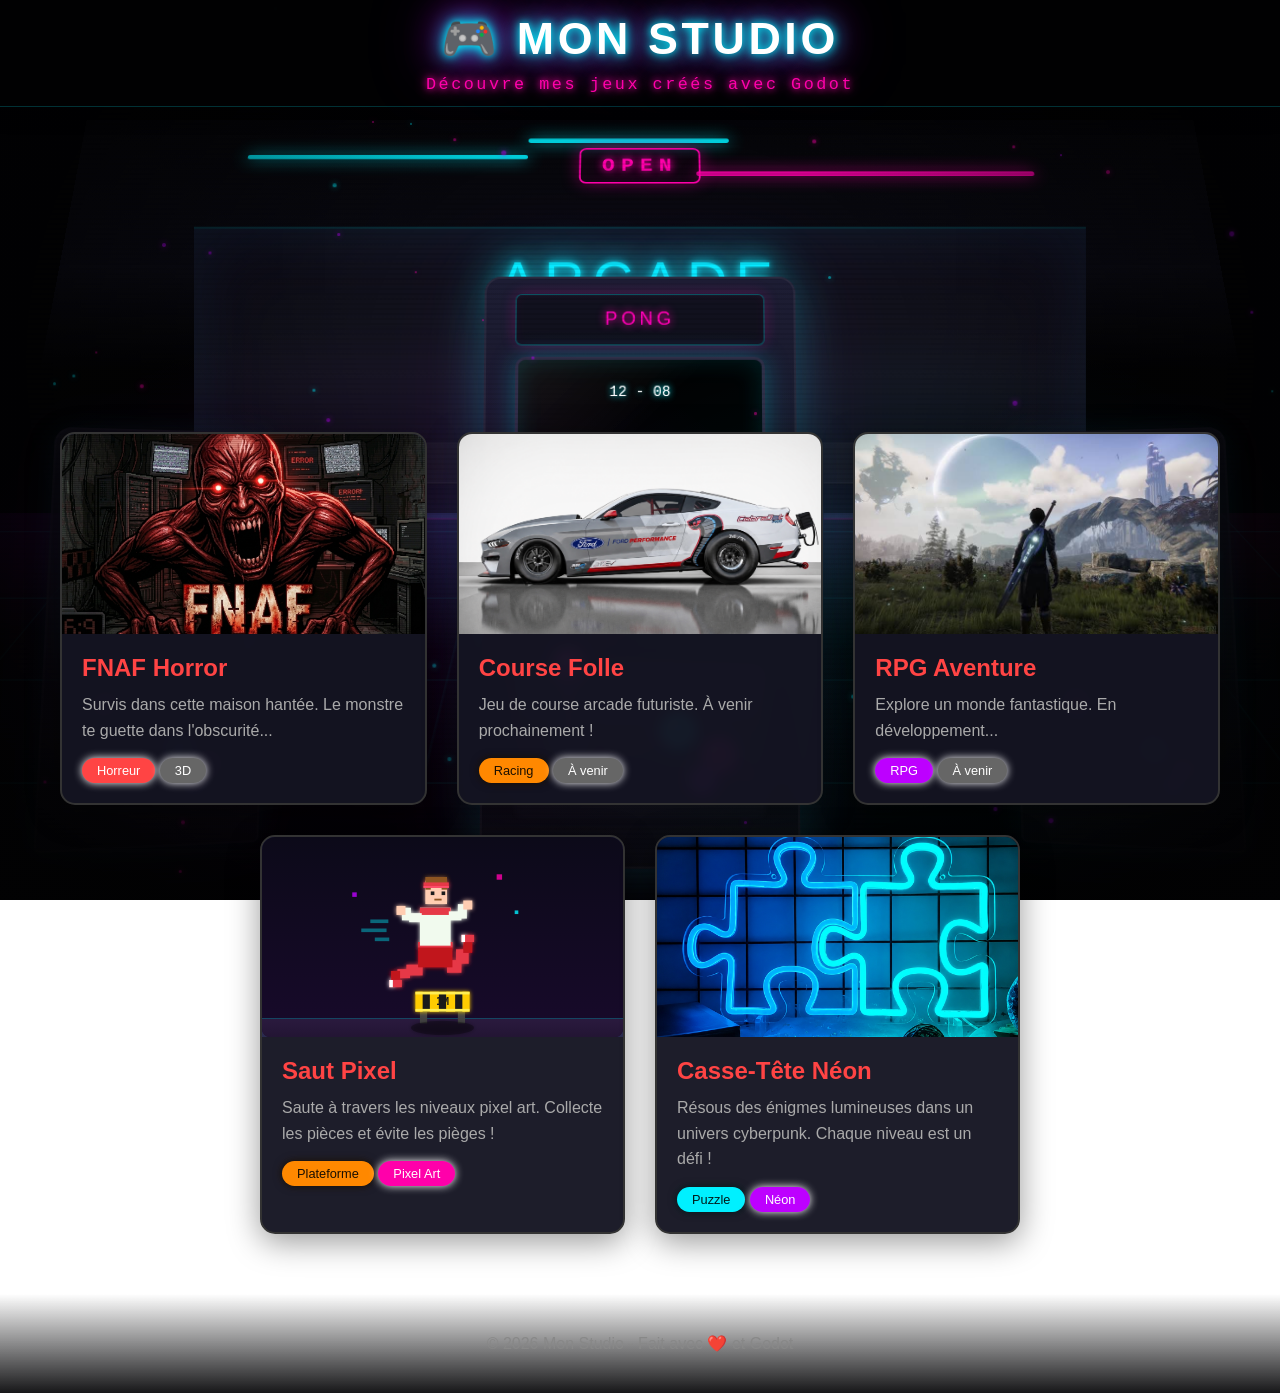
==== index.html @ f127c4ec "ajout du site" ====
<!DOCTYPE html>
<html lang="fr">
<head>
    <meta charset="UTF-8">
    <meta name="viewport" content="width=device-width, initial-scale=1.0">
    <title>Mes Jeux - Mon Portfolio</title>

    <!-- FOND SALLE D'ARCADE ANIMÉ -->
    <link rel="stylesheet" href="arcade-background.css">

    <style>
        * {
            margin: 0;
            padding: 0;
            box-sizing: border-box;
        }

        body {
            background: transparent;
            color: #fff;
            font-family: 'Segoe UI', Arial, sans-serif;
            min-height: 100vh;
            position: relative;
            padding-top: calc(38vh + 90px); /* espace pour le fond + logo fixe */
        }


        /* Lignes de jeux : 3 + 2 obligatoirement */
        .games-row {
            display: grid;
            gap: 30px;
            max-width: 1200px;
            margin: 0 auto 30px;
            padding: 0 20px;
            justify-content: center;
        }

        /* Ligne 1 : 3 jeux originaux */
        .games-row.row-3 {
            grid-template-columns: repeat(3, 1fr);
        }

        /* Ligne 2 : 2 nouveaux jeux, centrés */
        .games-row.row-2 {
            grid-template-columns: repeat(2, 1fr);
            max-width: 800px; /* même largeur de cartes que la ligne 3 */
        }

        /* Tablette : 2 colonnes par ligne */
        @media (max-width: 900px) {
            .games-row.row-3,
            .games-row.row-2 {
                grid-template-columns: repeat(2, 1fr);
                max-width: 100%;
            }
        }

        /* Mobile : 1 colonne */
        @media (max-width: 600px) {
            body { padding-top: calc(26vh + 80px); }
            .games-row.row-3,
            .games-row.row-2 {
                grid-template-columns: 1fr;
                max-width: 100%;
            }
        }

        /* CARTE JEU */
        .game-card {
            background: rgba(20, 20, 34, 0.96);
            border-radius: 15px;
            overflow: hidden;
            border: 2px solid #333;
            transition: all 0.3s ease;
            cursor: pointer;
            text-decoration: none;
            color: #fff;
            backdrop-filter: blur(6px);
            box-shadow: 0 8px 32px rgba(0,0,0,0.4);
        }

        .game-card:hover {
            transform: translateY(-10px);
            border-color: #ff4444;
            box-shadow: 0 10px 30px rgba(255, 68, 68, 0.3);
        }

        .game-image {
            width: 100%;
            height: 200px;
            background: #2a2a4e;
            display: flex;
            align-items: center;
            justify-content: center;
            font-size: 4em;
            overflow: hidden;
        }

        .game-image img {
            width: 100%;
            height: 100%;
            object-fit: cover;
            display: block;
            transition: transform 0.3s ease;
        }

        .game-card:hover .game-image img {
            transform: scale(1.08);
        }

        /* Ajustement image Saut Pixel (format portrait) */
        .saut-pixel-img {
            object-fit: contain;
            width: 100%;
            height: 100%;
            object-position: center center;
            transform: none;
            background: radial-gradient(circle, rgba(0,240,255,0.08) 0%, transparent 70%);
            border-radius: 8px;
        }

        /* Ajustement image FNAF (réduite pour voir le personnage entier) */
        .game-image img.fnaf-img {
            width: 100%;
            height: 100%;
            object-fit: contain;
            transform: scale(1.15);
            border-radius: 8px;
        }

        .game-info {
            padding: 20px;
        }

        .game-info h2 {
            font-size: 1.5em;
            margin-bottom: 10px;
            color: #ff4444;
        }

        .game-info p {
            color: #aaa;
            line-height: 1.6;
        }

        .game-tag {
            display: inline-block;
            background: #ff4444;
            color: #fff;
            padding: 5px 15px;
            border-radius: 20px;
            font-size: 0.8em;
            margin-top: 15px;
            box-shadow: 0 0 8px currentColor;
        }

        /* Tags thématiques néon */
        .game-tag.tag-orange { background: #ff8800; color: #1a0f00; }
        .game-tag.tag-pink { background: #ff00aa; color: #fff; }
        .game-tag.tag-cyan { background: #00f0ff; color: #001a1a; }
        .game-tag.tag-purple { background: #bd00ff; color: #fff; }
        .game-tag.tag-red { background: #ff4444; color: #fff; }
        .game-tag.tag-gray { background: #666; color: #fff; }

        /* FOOTER */
        footer {
            text-align: center;
            padding: 40px;
            color: #888;
            margin-top: 60px;
            background: linear-gradient(0deg, rgba(3,3,5,0.92) 0%, rgba(3,3,5,0) 100%);
        }
    </style>
</head>
<body>

    <!-- SALLE D'ARCADE COMPLÈTE -->
    <div class="arcade-room">
        <!-- Brume / vignettage pour la profondeur -->
        <div class="room-fog"></div>

        <!-- Particules lumineuses flottantes -->
        <div class="particles-container"></div>

        <!-- Scanlines sur tout le fond -->
        <div class="scanlines"></div>

        <!-- Plafond avec néons suspendus -->
        <div class="room-ceiling">
            <div class="neon-tube tube-cyan"></div>
            <div class="neon-tube tube-magenta"></div>
            <div class="neon-tube tube-cyan2"></div>
            <div class="hanging-sign">OPEN</div>
        </div>

        <!-- Mur du fond -->
        <div class="room-back-wall">
            <div class="wall-sign sign-arcade">ARCADE</div>
            <div class="wall-sign sign-insert">INSERT COIN</div>
            <div class="pixel-posters">
                <div class="poster"></div>
                <div class="poster"></div>
                <div class="poster"></div>
            </div>
            <div class="shelf">
                <div class="cartridge"></div>
                <div class="cartridge"></div>
                <div class="cartridge"></div>
                <div class="cartridge"></div>
                <div class="cartridge"></div>
            </div>
        </div>

        <!-- Sol carrelé réfléchissant avec perspective -->
        <div class="room-floor">
            <div class="floor-grid"></div>
            <div class="floor-reflection"></div>
        </div>

        <!-- Borne gauche (retrait, assombrie) -->
        <div class="arcade-cabinet cabinet-left" data-parallax="0.07" data-depth="0.7">
            <div class="cabinet-body">
                <div class="cabinet-marquee">SNAKE</div>
                <div class="cabinet-screen screen-snake">
                    <div class="snake-segment s1"></div>
                    <div class="snake-segment s2"></div>
                    <div class="snake-segment s3"></div>
                    <div class="snake-segment s4"></div>
                    <div class="snake-food"></div>
                </div>
                <div class="control-panel">
                    <div class="joystick-base">
                        <div class="joystick-stick">
                            <div class="joystick-ball"></div>
                        </div>
                    </div>
                    <div class="arcade-button btn-cyan"></div>
                    <div class="arcade-button btn-magenta"></div>
                    <div class="arcade-button btn-purple"></div>
                </div>
            </div>
        </div>

        <!-- Borne centrale (grande, lumineuse) -->
        <div class="arcade-cabinet cabinet-center" data-parallax="0.02" data-depth="1.0">
            <div class="cabinet-body">
                <div class="cabinet-marquee">PONG</div>
                <div class="cabinet-screen screen-pong">
                    <div class="pong-ball"></div>
                    <div class="pong-paddle paddle-left"></div>
                    <div class="pong-paddle paddle-right"></div>
                    <div class="pong-score">12 - 08</div>
                </div>
                <div class="control-panel">
                    <div class="joystick-base">
                        <div class="joystick-stick">
                            <div class="joystick-ball"></div>
                        </div>
                    </div>
                    <div class="arcade-button btn-cyan"></div>
                    <div class="arcade-button btn-magenta"></div>
                    <div class="arcade-button btn-purple"></div>
                </div>
            </div>
        </div>

        <!-- Borne droite (retrait, assombrie) -->
        <div class="arcade-cabinet cabinet-right" data-parallax="0.07" data-depth="0.7">
            <div class="cabinet-body">
                <div class="cabinet-marquee">BOUNCE</div>
                <div class="cabinet-screen screen-bounce">
                    <div class="bounce-ball b1"></div>
                    <div class="bounce-ball b2"></div>
                    <div class="bounce-ball b3"></div>
                </div>
                <div class="control-panel">
                    <div class="joystick-base">
                        <div class="joystick-stick">
                            <div class="joystick-ball"></div>
                        </div>
                    </div>
                    <div class="arcade-button btn-cyan"></div>
                    <div class="arcade-button btn-magenta"></div>
                    <div class="arcade-button btn-purple"></div>
                </div>
            </div>
        </div>
    </div>

    <header class="room-header sticky-logo">
        <h1>🎮 MON STUDIO</h1>
        <p>Découvre mes jeux créés avec Godot</p>
    </header>

    <main class="games-container">

        <!-- LIGNE 1 : les 3 jeux originaux -->
        <div class="games-row row-3">

        <!-- JEU 1 : FNAF -->
        <a href="https://sunny-kelpie-9daaab.netlify.app" class="game-card" target="_blank">
            <div class="game-image">
                <img class="fnaf-img" src="images/fnaf.png?v=2" alt="FNAF Horror" loading="lazy">
            </div>
            <div class="game-info">
                <h2>FNAF Horror</h2>
                <p>Survis dans cette maison hantée. Le monstre te guette dans l'obscurité...</p>
                <span class="game-tag tag-red">Horreur</span>
                <span class="game-tag tag-gray">3D</span>
            </div>
        </a>

        <!-- JEU 2 : Course Folle -->
        <a href="#" class="game-card">
            <div class="game-image">
                <img src="images/course-folle.png" alt="Course Folle" loading="lazy">
            </div>
            <div class="game-info">
                <h2>Course Folle</h2>
                <p>Jeu de course arcade futuriste. À venir prochainement !</p>
                <span class="game-tag tag-orange">Racing</span>
                <span class="game-tag tag-gray">À venir</span>
            </div>
        </a>

        <!-- JEU 3 : RPG Aventure -->
        <a href="#" class="game-card">
            <div class="game-image">
                <img src="images/rpg-aventure.jpg" alt="RPG Aventure" loading="lazy">
            </div>
            <div class="game-info">
                <h2>RPG Aventure</h2>
                <p>Explore un monde fantastique. En développement...</p>
                <span class="game-tag tag-purple">RPG</span>
                <span class="game-tag tag-gray">À venir</span>
            </div>
        </a>

        </div>

        <!-- LIGNE 2 : les 2 nouveaux jeux -->
        <div class="games-row row-2">

        <!-- JEU 4 : Saut Pixel -->
        <a href="#" class="game-card">
            <div class="game-image">
                <img class="saut-pixel-img" src="images/saut-pixel-art.svg" alt="Saut Pixel" loading="lazy">
            </div>
            <div class="game-info">
                <h2>Saut Pixel</h2>
                <p>Saute à travers les niveaux pixel art. Collecte les pièces et évite les pièges !</p>
                <span class="game-tag tag-orange">Plateforme</span>
                <span class="game-tag tag-pink">Pixel Art</span>
            </div>
        </a>

        <!-- JEU 5 : Casse-Tête Néon -->
        <a href="#" class="game-card">
            <div class="game-image">
                <img src="images/ChatGPT Image 18 juin 2026, 11_24_20.png" alt="Casse-Tête Néon" loading="lazy">
            </div>
            <div class="game-info">
                <h2>Casse-Tête Néon</h2>
                <p>Résous des énigmes lumineuses dans un univers cyberpunk. Chaque niveau est un défi !</p>
                <span class="game-tag tag-cyan">Puzzle</span>
                <span class="game-tag tag-purple">Néon</span>
            </div>
        </a>

        </div>

    </main>

    <footer>
        <p>© 2026 Mon Studio - Fait avec ❤️ et Godot</p>
    </footer>

    <!-- Scripts du fond arcade -->
    <script src="arcade-background.js"></script>

</body>
</html>
---- arcade-background.css ----
/* ============================================================
   ARCADE ROOM BACKGROUND
   Salle d'arcade complète en CSS 3D / SVG inline pur.
   Pas de Canvas, pas de bibliothèque externe.
   ============================================================ */

/* Conteneur global de la salle */
.arcade-room {
    position: fixed;
    inset: 0;
    z-index: -1;
    overflow: hidden;
    background: #020203;
    perspective: 1200px;
    transform-style: preserve-3d;
    pointer-events: none;
}

/* ============================================================
   BRUME / VIGNETTAGE POUR PROFONDEUR
   ============================================================ */

.room-fog {
    position: absolute;
    inset: 0;
    background:
        radial-gradient(ellipse at 50% 40%, transparent 0%, transparent 30%, rgba(2,2,3,0.6) 75%, rgba(2,2,3,0.95) 100%),
        radial-gradient(ellipse at 30% 70%, rgba(189, 0, 255, 0.08) 0%, transparent 35%),
        radial-gradient(ellipse at 70% 70%, rgba(0, 240, 255, 0.07) 0%, transparent 35%);
    z-index: 8;
    pointer-events: none;
}

/* ============================================================
   SCANLINES SUR TOUT LE FOND
   ============================================================ */

.scanlines {
    position: absolute;
    inset: 0;
    background: repeating-linear-gradient(
        0deg,
        rgba(0, 0, 0, 0.12) 0px,
        rgba(0, 0, 0, 0.12) 2px,
        transparent 2px,
        transparent 5px
    );
    z-index: 9;
    pointer-events: none;
    opacity: 0.6;
}

/* ============================================================
   PARTICULES LUMINEUSES FLOTTANTES
   ============================================================ */

.particles-container {
    position: absolute;
    inset: 0;
    z-index: 5;
    pointer-events: none;
}

.dust-particle {
    position: absolute;
    border-radius: 50%;
    background: #00f0ff;
    box-shadow: 0 0 6px #00f0ff;
    opacity: 0.5;
    will-change: transform, opacity;
}

.dust-particle.magenta { background: #ff00aa; box-shadow: 0 0 6px #ff00aa; }
.dust-particle.purple { background: #bd00ff; box-shadow: 0 0 6px #bd00ff; }

/* ============================================================
   PLAFOND AVEC NÉONS SUSPENDUS
   ============================================================ */

.room-ceiling {
    position: absolute;
    top: 0;
    left: 0;
    right: 0;
    height: 35vh;
    background: linear-gradient(180deg, #050508 0%, #0a0a12 60%, transparent 100%);
    transform-origin: center top;
    transform: rotateX(20deg) translateZ(-200px);
    z-index: 1;
}

.neon-tube {
    position: absolute;
    height: 6px;
    border-radius: 3px;
    opacity: 0.85;
    box-shadow: 0 0 20px currentColor;
    animation: neonFlicker 4s ease-in-out infinite;
}

.tube-cyan {
    top: 15%;
    left: 15%;
    width: 25%;
    background: #00f0ff;
    color: #00f0ff;
    animation-delay: 0s;
}

.tube-magenta {
    top: 22%;
    left: 55%;
    width: 30%;
    background: #ff00aa;
    color: #ff00aa;
    animation-delay: -1.5s;
}

.tube-cyan2 {
    top: 8%;
    left: 40%;
    width: 18%;
    background: #00f0ff;
    color: #00f0ff;
    animation-delay: -3s;
}

.hanging-sign {
    position: absolute;
    top: 12%;
    left: 50%;
    transform: translateX(-50%);
    padding: 8px 24px;
    border: 2px solid #ff00aa;
    border-radius: 8px;
    color: #ff00aa;
    font-family: 'Courier New', monospace;
    font-weight: bold;
    font-size: clamp(14px, 2vw, 24px);
    letter-spacing: 0.3em;
    text-shadow: 0 0 10px #ff00aa, 0 0 30px #ff00aa;
    box-shadow: 0 0 20px rgba(255, 0, 170, 0.4), inset 0 0 20px rgba(255, 0, 170, 0.1);
    animation: neonPulse 2s ease-in-out infinite;
}

/* ============================================================
   TITRE DU SITE INTÉGRÉ DANS LE FOND
   ============================================================ */

.room-header {
    position: fixed;
    top: 0;
    left: 0;
    right: 0;
    z-index: 100;
    text-align: center;
    padding: 12px 20px;
    background: rgba(2, 2, 3, 0.85);
    backdrop-filter: blur(8px);
    border-bottom: 1px solid rgba(0, 240, 255, 0.2);
    box-shadow: 0 4px 20px rgba(0, 0, 0, 0.4);
    pointer-events: auto;
}

.room-header h1 {
    font-size: clamp(1.4rem, 4vw, 2.8rem);
    font-family: 'Impact', 'Arial Black', sans-serif;
    color: #fff;
    text-transform: uppercase;
    letter-spacing: 0.08em;
    text-shadow:
        0 0 8px #00f0ff,
        0 0 20px #00f0ff,
        0 0 40px #bd00ff,
        0 0 70px rgba(189, 0, 255, 0.5);
    animation: titleGlow 3s ease-in-out infinite;
    margin-bottom: 0;
}

.room-header p {
    font-size: clamp(0.75rem, 1.4vw, 1.05rem);
    color: #ff00aa;
    font-family: 'Courier New', monospace;
    letter-spacing: 0.15em;
    text-shadow:
        0 0 6px #ff00aa,
        0 0 14px #ff00aa;
    animation: neonPulse 2.2s ease-in-out infinite;
    margin-top: 0.6rem; /* espace normal sous le titre */
}

@keyframes titleGlow {
    0%, 100% {
        text-shadow:
            0 0 10px #00f0ff,
            0 0 30px #00f0ff,
            0 0 60px #bd00ff,
            0 0 90px rgba(189, 0, 255, 0.4);
    }
    50% {
        text-shadow:
            0 0 15px #00f0ff,
            0 0 40px #00f0ff,
            0 0 80px #bd00ff,
            0 0 120px rgba(189, 0, 255, 0.7);
    }
}

/* ============================================================
   MUR DU FOND
   ============================================================ */

.room-back-wall {
    position: absolute;
    top: 18vh;
    left: 5%;
    right: 5%;
    height: 42vh;
    background:
        linear-gradient(180deg, #0d0d16 0%, #151520 50%, #0d0d16 100%),
        repeating-linear-gradient(90deg, rgba(0,240,255,0.03) 0px, rgba(0,240,255,0.03) 1px, transparent 1px, transparent 60px);
    transform: translateZ(-350px);
    transform-origin: center center;
    border-top: 2px solid rgba(0, 240, 255, 0.2);
    border-bottom: 2px solid rgba(255, 0, 170, 0.2);
    box-shadow:
        inset 0 0 80px rgba(0, 240, 255, 0.08),
        inset 0 0 120px rgba(189, 0, 255, 0.05);
    display: flex;
    flex-direction: column;
    align-items: center;
    justify-content: flex-start;
    gap: 2vh;
    padding-top: 3vh;
    z-index: 2;
}

.wall-sign {
    font-family: 'Impact', 'Arial Black', sans-serif;
    text-transform: uppercase;
    letter-spacing: 0.15em;
    text-align: center;
}

.sign-arcade {
    font-size: clamp(28px, 6vw, 72px);
    color: #00f0ff;
    text-shadow:
        0 0 10px #00f0ff,
        0 0 30px #00f0ff,
        0 0 60px #00f0ff;
    animation: neonPulse 2.5s ease-in-out infinite;
}

.sign-insert {
    font-size: clamp(12px, 2vw, 20px);
    color: #ff00aa;
    text-shadow:
        0 0 8px #ff00aa,
        0 0 20px #ff00aa;
    animation: neonPulse 1.8s ease-in-out infinite;
    animation-delay: -0.9s;
}

/* Affiches pixel art sur le mur */
.pixel-posters {
    display: flex;
    gap: 2vw;
    margin-top: 1vh;
}

.poster {
    width: clamp(40px, 6vw, 80px);
    aspect-ratio: 3/4;
    background:
        repeating-linear-gradient(0deg, transparent 0px, transparent 8px, rgba(0,0,0,0.3) 8px, rgba(0,0,0,0.3) 10px),
        repeating-linear-gradient(90deg, transparent 0px, transparent 8px, rgba(0,0,0,0.3) 8px, rgba(0,0,0,0.3) 10px);
    border: 2px solid #333;
    box-shadow: 0 0 15px rgba(189, 0, 255, 0.2);
}

.poster:nth-child(1) { background-color: #bd00ff; }
.poster:nth-child(2) { background-color: #00f0ff; }
.poster:nth-child(3) { background-color: #ff00aa; }

/* Étagère avec cartouches */
.shelf {
    position: absolute;
    bottom: 12%;
    left: 50%;
    transform: translateX(-50%);
    width: 50%;
    height: 14%;
    background: rgba(255,255,255,0.03);
    border: 1px solid rgba(255,255,255,0.08);
    display: flex;
    align-items: flex-end;
    justify-content: center;
    gap: 1vw;
    padding: 0 1vw;
}

.cartridge {
    width: 6%;
    aspect-ratio: 2/3;
    border-radius: 2px 2px 0 0;
    box-shadow: 0 0 8px currentColor;
}

.cartridge:nth-child(1) { background: #00f0ff; color: rgba(0,240,255,0.5); }
.cartridge:nth-child(2) { background: #ff00aa; color: rgba(255,0,170,0.5); }
.cartridge:nth-child(3) { background: #bd00ff; color: rgba(189,0,255,0.5); }
.cartridge:nth-child(4) { background: #00f0ff; color: rgba(0,240,255,0.5); }
.cartridge:nth-child(5) { background: #ff00aa; color: rgba(255,0,170,0.5); }

/* ============================================================
   SOL CARRELÉ RÉFLÉCHISSANT AVEC PERSPECTIVE
   ============================================================ */

.room-floor {
    position: absolute;
    bottom: 0;
    left: -10%;
    right: -10%;
    height: 45vh;
    transform-origin: center top;
    transform: rotateX(65deg) translateZ(-20px);
    z-index: 3;
    overflow: hidden;
}

.floor-grid {
    position: absolute;
    inset: 0;
    background:
        linear-gradient(90deg, rgba(0,240,255,0.15) 1px, transparent 1px),
        linear-gradient(0deg, rgba(0,240,255,0.15) 1px, transparent 1px);
    background-size: 8% 100%, 100% 15%;
    transform: scaleY(2);
    opacity: 0.5;
}

.floor-reflection {
    position: absolute;
    inset: 0;
    background:
        radial-gradient(ellipse at 50% 0%, rgba(0, 240, 255, 0.25) 0%, transparent 45%),
        radial-gradient(ellipse at 30% 0%, rgba(189, 0, 255, 0.2) 0%, transparent 40%),
        radial-gradient(ellipse at 70% 0%, rgba(255, 0, 170, 0.15) 0%, transparent 40%);
    mix-blend-mode: screen;
    opacity: 0.7;
}

/* ============================================================
   BORNES D'ARCADE 3D
   ============================================================ */

.arcade-cabinet {
    position: absolute;
    bottom: 6vh;
    transform-style: preserve-3d;
    transition: transform 0.1s ease-out;
    z-index: 4;
}

/* Borne centrale : grande, lumineuse, nette */
.arcade-cabinet.cabinet-center {
    left: 50%;
    width: min(34vw, 300px);
    height: min(68vh, 560px);
    transform: translateX(-50%) rotateX(4deg) translateZ(60px);
    filter: brightness(1.12);
}

/* Bornes latérales : plus petites, en retrait, assombries */
.arcade-cabinet.cabinet-left,
.arcade-cabinet.cabinet-right {
    width: min(24vw, 210px);
    height: min(52vh, 420px);
    opacity: 0.7;
    filter: brightness(0.72) blur(0.4px);
}

.arcade-cabinet.cabinet-left {
    left: 12%;
    transform: translateX(-50%) rotateX(6deg) rotateY(14deg) translateZ(-30px);
}

.arcade-cabinet.cabinet-right {
    left: 88%;
    transform: translateX(-50%) rotateX(6deg) rotateY(-14deg) translateZ(-30px);
}

/* Corps principal */
.cabinet-body {
    position: absolute;
    inset: 0;
    background: linear-gradient(180deg, #1a1a2e 0%, #0f0f18 100%);
    border-radius: 16px 16px 6px 6px;
    box-shadow:
        0 0 50px rgba(0, 240, 255, 0.25),
        0 0 100px rgba(189, 0, 255, 0.12),
        inset 0 0 0 2px rgba(255, 255, 255, 0.05);
    transform: translateZ(0);
}

.cabinet-left .cabinet-body,
.cabinet-right .cabinet-body {
    box-shadow:
        0 0 25px rgba(0, 240, 255, 0.12),
        0 0 50px rgba(189, 0, 255, 0.06),
        inset 0 0 0 2px rgba(255, 255, 255, 0.04);
}

/* Marquee au-dessus de l'écran */
.cabinet-marquee {
    position: absolute;
    top: 3%;
    left: 10%;
    right: 10%;
    height: 9%;
    display: flex;
    align-items: center;
    justify-content: center;
    background: rgba(0, 0, 0, 0.4);
    border: 1px solid rgba(0, 240, 255, 0.3);
    border-radius: 6px;
    color: #ff00aa;
    font-family: 'Impact', 'Arial Black', sans-serif;
    font-size: clamp(10px, 2vw, 18px);
    letter-spacing: 0.2em;
    text-shadow: 0 0 8px #ff00aa;
    box-shadow: 0 0 15px rgba(255, 0, 170, 0.2), inset 0 0 10px rgba(255, 0, 170, 0.05);
}

/* Écran de la borne */
.cabinet-screen {
    position: absolute;
    top: 14%;
    left: 10%;
    right: 10%;
    height: 42%;
    background: #020203;
    border-radius: 10px;
    border: 3px solid #2a2a40;
    box-shadow:
        inset 0 0 25px rgba(0, 240, 255, 0.12),
        0 0 25px rgba(0, 240, 255, 0.25);
    overflow: hidden;
    transform: translateZ(8px);
}

/* Reflet vitre */
.cabinet-screen::after {
    content: "";
    position: absolute;
    inset: 0;
    background: linear-gradient(135deg, rgba(255,255,255,0.07) 0%, transparent 40%, transparent 60%, rgba(255,255,255,0.03) 100%);
    pointer-events: none;
}

/* ============================================================
   FAUX GAMEPLAYS EN CSS (PAS DE CANVAS)
   ============================================================ */

/* --- PONG --- */
.screen-pong .pong-ball {
    position: absolute;
    width: 8%;
    aspect-ratio: 1;
    background: #00f0ff;
    border-radius: 50%;
    box-shadow: 0 0 10px #00f0ff;
    top: 45%;
    left: 48%;
    animation: pongBall 2.2s linear infinite;
}

.screen-pong .pong-paddle {
    position: absolute;
    width: 4%;
    height: 22%;
    background: #ff00aa;
    border-radius: 2px;
    box-shadow: 0 0 8px #ff00aa;
    top: 35%;
}

.screen-pong .paddle-left {
    left: 6%;
    animation: paddleLeft 2.2s ease-in-out infinite;
}

.screen-pong .paddle-right {
    right: 6%;
    animation: paddleRight 2.2s ease-in-out infinite;
}

.screen-pong .pong-score {
    position: absolute;
    top: 10%;
    left: 0;
    right: 0;
    text-align: center;
    color: #fff;
    font-family: monospace;
    font-size: clamp(8px, 1.5vw, 14px);
    text-shadow: 0 0 6px #00f0ff;
    animation: scoreFlicker 3s linear infinite;
}

/* --- SNAKE --- */
.screen-snake {
    background: #020203;
}

.snake-segment {
    position: absolute;
    width: 10%;
    aspect-ratio: 1;
    background: #00f0ff;
    border-radius: 2px;
    box-shadow: 0 0 8px #00f0ff;
    animation: snakeMove 3s linear infinite;
}

.snake-segment.s1 { animation-delay: 0s; }
.snake-segment.s2 { animation-delay: -0.2s; opacity: 0.85; }
.snake-segment.s3 { animation-delay: -0.4s; opacity: 0.7; }
.snake-segment.s4 { animation-delay: -0.6s; opacity: 0.55; }

.snake-food {
    position: absolute;
    width: 8%;
    aspect-ratio: 1;
    background: #ff00aa;
    border-radius: 50%;
    box-shadow: 0 0 10px #ff00aa;
    top: 30%;
    left: 70%;
    animation: foodPulse 1s ease-in-out infinite;
}

/* --- BOUNCE --- */
.screen-bounce {
    background: #020203;
}

.bounce-ball {
    position: absolute;
    width: 10%;
    aspect-ratio: 1;
    border-radius: 50%;
    box-shadow: 0 0 10px currentColor;
}

.bounce-ball.b1 {
    background: #00f0ff;
    color: #00f0ff;
    top: 20%;
    left: 20%;
    animation: bounceA 2.5s ease-in-out infinite;
}

.bounce-ball.b2 {
    background: #ff00aa;
    color: #ff00aa;
    top: 60%;
    left: 55%;
    animation: bounceB 3.2s ease-in-out infinite;
}

.bounce-ball.b3 {
    background: #bd00ff;
    color: #bd00ff;
    top: 40%;
    left: 75%;
    animation: bounceC 2.8s ease-in-out infinite;
}

/* ============================================================
   PANNEAU DE CONTRÔLE, JOYSTICK, BOUTONS
   ============================================================ */

.control-panel {
    position: absolute;
    bottom: 8%;
    left: 10%;
    right: 10%;
    height: 26%;
    background: linear-gradient(180deg, #252538 0%, #151520 100%);
    border-radius: 8px;
    transform: translateZ(10px);
    box-shadow: inset 0 2px 8px rgba(0,0,0,0.4);
}

.joystick-base {
    position: absolute;
    left: 22%;
    top: 50%;
    width: 18%;
    aspect-ratio: 1;
    background: radial-gradient(circle, #3a3a50 0%, #1a1a28 100%);
    border-radius: 50%;
    transform: translate(-50%, -50%) translateZ(12px);
    box-shadow: 0 4px 10px rgba(0,0,0,0.5);
}

.joystick-stick {
    position: absolute;
    left: 50%;
    top: 50%;
    width: 34%;
    height: 140%;
    background: linear-gradient(90deg, #4a4a60, #2a2a38, #4a4a60);
    border-radius: 999px;
    transform-origin: bottom center;
    transform: translate(-50%, -100%) translateZ(4px) rotateX(0deg) rotateY(0deg);
    will-change: transform;
}

.joystick-ball {
    position: absolute;
    left: 50%;
    top: -12px;
    width: 180%;
    aspect-ratio: 1;
    background: radial-gradient(circle at 30% 30%, #ff4db8, #ff00aa);
    border-radius: 50%;
    transform: translate(-50%, -50%);
    box-shadow: 0 0 15px rgba(255, 0, 170, 0.7);
}

.arcade-button {
    position: absolute;
    width: 14%;
    aspect-ratio: 1;
    border-radius: 50%;
    top: 32%;
    transform: translateZ(14px);
    box-shadow: 0 0 12px currentColor;
    animation: buttonBlink 2s ease-in-out infinite;
}

.arcade-button.btn-cyan {
    right: 28%;
    background: radial-gradient(circle at 30% 30%, #4df0ff, #00f0ff);
    color: rgba(0, 240, 255, 0.6);
    animation-delay: 0s;
}

.arcade-button.btn-magenta {
    right: 12%;
    top: 48%;
    background: radial-gradient(circle at 30% 30%, #ff4db8, #ff00aa);
    color: rgba(255, 0, 170, 0.6);
    animation-delay: -0.7s;
}

.arcade-button.btn-purple {
    right: 20%;
    top: 66%;
    width: 11%;
    background: radial-gradient(circle at 30% 30%, #d94dff, #bd00ff);
    color: rgba(189, 0, 255, 0.6);
    animation-delay: -1.4s;
}

/* ============================================================
   KEYFRAMES
   ============================================================ */

@keyframes neonPulse {
    0%, 100% { opacity: 0.8; }
    50% { opacity: 1; }
}

@keyframes neonFlicker {
    0%, 19%, 21%, 23%, 25%, 54%, 56%, 100% { opacity: 0.85; }
    20%, 24%, 55% { opacity: 0.4; }
}

@keyframes buttonBlink {
    0%, 100% { opacity: 0.85; box-shadow: 0 0 12px currentColor; }
    50% { opacity: 1; box-shadow: 0 0 22px currentColor; }
}

@keyframes floatParticle {
    0%, 100% { transform: translateY(0) translateX(0); opacity: 0.3; }
    25% { opacity: 0.7; }
    50% { transform: translateY(-40px) translateX(15px); opacity: 0.5; }
    75% { opacity: 0.8; }
}

/* Pong keyframes */
@keyframes pongBall {
    0% { top: 45%; left: 48%; }
    25% { top: 20%; left: 88%; }
    50% { top: 55%; left: 48%; }
    75% { top: 75%; left: 6%; }
    100% { top: 45%; left: 48%; }
}

@keyframes paddleLeft {
    0%, 100% { top: 35%; }
    50% { top: 55%; }
}

@keyframes paddleRight {
    0%, 100% { top: 55%; }
    50% { top: 25%; }
}

@keyframes scoreFlicker {
    0%, 90%, 100% { opacity: 1; }
    95% { opacity: 0.4; }
}

/* Snake keyframes */
@keyframes snakeMove {
    0% { top: 50%; left: 20%; }
    20% { top: 20%; left: 20%; }
    40% { top: 20%; left: 70%; }
    60% { top: 60%; left: 70%; }
    80% { top: 60%; left: 20%; }
    100% { top: 50%; left: 20%; }
}

@keyframes foodPulse {
    0%, 100% { transform: scale(1); opacity: 1; }
    50% { transform: scale(0.8); opacity: 0.7; }
}

/* Bounce keyframes */
@keyframes bounceA {
    0%, 100% { transform: translate(0, 0); }
    25% { transform: translate(80%, 60%); }
    50% { transform: translate(40%, 120%); }
    75% { transform: translate(-20%, 60%); }
}

@keyframes bounceB {
    0%, 100% { transform: translate(0, 0); }
    33% { transform: translate(-90%, -50%); }
    66% { transform: translate(-40%, 40%); }
}

@keyframes bounceC {
    0%, 100% { transform: translate(0, 0); }
    25% { transform: translate(-70%, 80%); }
    50% { transform: translate(-120%, -20%); }
    75% { transform: translate(-50%, -80%); }
}

/* ============================================================
   RESPONSIVE
   ============================================================ */

@media (max-width: 900px) {
    .arcade-cabinet.cabinet-center {
        width: min(46vw, 280px);
        height: min(62vh, 480px);
    }

    .arcade-cabinet.cabinet-left,
    .arcade-cabinet.cabinet-right {
        width: min(32vw, 180px);
        height: min(46vh, 360px);
    }

    .arcade-cabinet.cabinet-left {
        left: 10%;
        transform: translateX(-50%) rotateX(6deg) rotateY(16deg) translateZ(-30px);
    }

    .arcade-cabinet.cabinet-right {
        left: 90%;
        transform: translateX(-50%) rotateX(6deg) rotateY(-16deg) translateZ(-30px);
    }
}

@media (max-width: 600px) {
    .room-header {
        top: 2vh;
    }

    .room-header h1 {
        font-size: clamp(1.2rem, 6vw, 1.8rem);
    }

    .room-header p {
        margin-top: 0.5rem;
        font-size: clamp(0.7rem, 2.5vw, 0.85rem);
    }

    .room-back-wall {
        top: 16vh;
        height: 36vh;
    }

    .arcade-cabinet.cabinet-center {
        width: min(54vw, 240px);
        height: min(58vh, 420px);
        transform: translateX(-50%) rotateX(3deg) translateZ(60px);
    }

    .arcade-cabinet.cabinet-left,
    .arcade-cabinet.cabinet-right {
        width: min(38vw, 150px);
        height: min(42vh, 300px);
        opacity: 0.6;
    }

    .arcade-cabinet.cabinet-left {
        left: 8%;
        transform: translateX(-50%) rotateX(5deg) rotateY(18deg) translateZ(-30px);
    }

    .arcade-cabinet.cabinet-right {
        left: 92%;
        transform: translateX(-50%) rotateX(5deg) rotateY(-18deg) translateZ(-30px);
    }
}
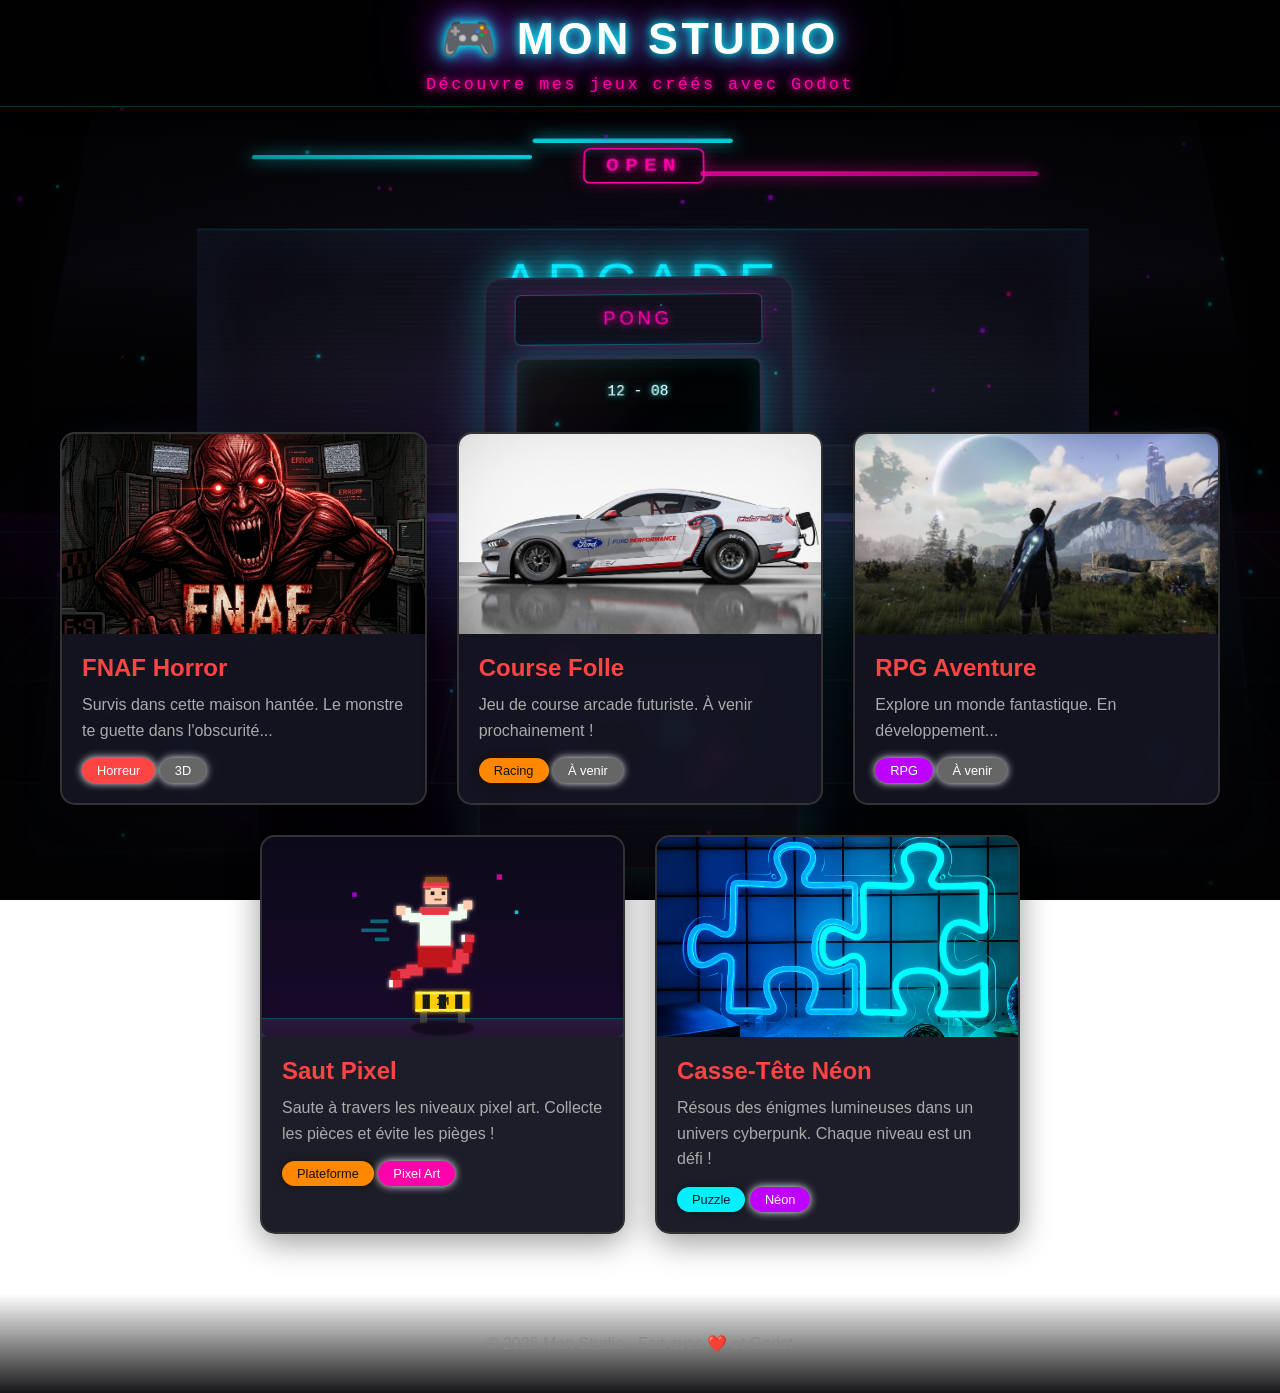
==== commit 1488b87d: "ajout des balises SEO et optimisation referencement" ====
--- a/index.html
+++ b/index.html
@@ -3,7 +3,34 @@
 <head>
     <meta charset="UTF-8">
     <meta name="viewport" content="width=device-width, initial-scale=1.0">
-    <title>Mes Jeux - Mon Portfolio</title>
+    
+    <!-- SEO - Références pour Google -->
+    <meta name="description" content="Portfolio de jeux vidéo créés avec Godot. Découvrez FNAF Horror, Course Folle, RPG Aventure, Saut Pixel et Casse-Tête Néon. Jeux arcade, horreur, racing et puzzle.">
+    <meta name="keywords" content="jeux vidéo, Godot, portfolio, arcade, FNAF, horror, racing, RPG, pixel art, puzzle, néon, jeux en ligne, game dev, indie games">
+    <meta name="author" content="yanime266-debug">
+    <meta name="robots" content="index, follow">
+    
+    <!-- Open Graph - Facebook, Discord, LinkedIn -->
+    <meta property="og:title" content="Mon Studio - Portfolio de Jeux Vidéo Godot">
+    <meta property="og:description" content="Découvrez mes jeux créés avec Godot : FNAF Horror, Course Folle, RPG Aventure, Saut Pixel et Casse-Tête Néon.">
+    <meta property="og:type" content="website">
+    <meta property="og:url" content="https://yanime266-debug.github.io/home-page-/">
+    <meta property="og:image" content="https://yanime266-debug.github.io/home-page-/images/rpg-aventure.jpg">
+    <meta property="og:locale" content="fr_FR">
+    
+    <!-- Twitter Card -->
+    <meta name="twitter:card" content="summary_large_image">
+    <meta name="twitter:title" content="Mon Studio - Portfolio de Jeux Vidéo Godot">
+    <meta name="twitter:description" content="Découvrez mes jeux créés avec Godot : FNAF Horror, Course Folle, RPG Aventure, Saut Pixel et Casse-Tête Néon.">
+    <meta name="twitter:image" content="https://yanime266-debug.github.io/home-page-/images/rpg-aventure.jpg">
+    
+    <!-- Canonical URL - Évite le contenu dupliqué -->
+    <link rel="canonical" href="https://yanime266-debug.github.io/home-page-/">
+    
+    <!-- Favicon -->
+    <link rel="icon" type="image/png" href="images/fnaf.png">
+    
+    <title>Mon Studio - Portfolio de Jeux Vidéo Godot | FNAF, RPG, Arcade</title>
 
     <!-- FOND SALLE D'ARCADE ANIMÉ -->
     <link rel="stylesheet" href="arcade-background.css">
@@ -21,11 +48,9 @@
             font-family: 'Segoe UI', Arial, sans-serif;
             min-height: 100vh;
             position: relative;
-            padding-top: calc(38vh + 90px); /* espace pour le fond + logo fixe */
-        }
-
-
-        /* Lignes de jeux : 3 + 2 obligatoirement */
+            padding-top: calc(38vh + 90px);
+        }
+
         .games-row {
             display: grid;
             gap: 30px;
@@ -35,18 +60,15 @@
             justify-content: center;
         }
 
-        /* Ligne 1 : 3 jeux originaux */
         .games-row.row-3 {
             grid-template-columns: repeat(3, 1fr);
         }
 
-        /* Ligne 2 : 2 nouveaux jeux, centrés */
         .games-row.row-2 {
             grid-template-columns: repeat(2, 1fr);
-            max-width: 800px; /* même largeur de cartes que la ligne 3 */
-        }
-
-        /* Tablette : 2 colonnes par ligne */
+            max-width: 800px;
+        }
+
         @media (max-width: 900px) {
             .games-row.row-3,
             .games-row.row-2 {
@@ -55,7 +77,6 @@
             }
         }
 
-        /* Mobile : 1 colonne */
         @media (max-width: 600px) {
             body { padding-top: calc(26vh + 80px); }
             .games-row.row-3,
@@ -65,7 +86,6 @@
             }
         }
 
-        /* CARTE JEU */
         .game-card {
             background: rgba(20, 20, 34, 0.96);
             border-radius: 15px;
@@ -108,7 +128,6 @@
             transform: scale(1.08);
         }
 
-        /* Ajustement image Saut Pixel (format portrait) */
         .saut-pixel-img {
             object-fit: contain;
             width: 100%;
@@ -119,7 +138,6 @@
             border-radius: 8px;
         }
 
-        /* Ajustement image FNAF (réduite pour voir le personnage entier) */
         .game-image img.fnaf-img {
             width: 100%;
             height: 100%;
@@ -154,7 +172,6 @@
             box-shadow: 0 0 8px currentColor;
         }
 
-        /* Tags thématiques néon */
         .game-tag.tag-orange { background: #ff8800; color: #1a0f00; }
         .game-tag.tag-pink { background: #ff00aa; color: #fff; }
         .game-tag.tag-cyan { background: #00f0ff; color: #001a1a; }
@@ -162,7 +179,6 @@
         .game-tag.tag-red { background: #ff4444; color: #fff; }
         .game-tag.tag-gray { background: #666; color: #fff; }
 
-        /* FOOTER */
         footer {
             text-align: center;
             padding: 40px;
@@ -173,19 +189,12 @@
     </style>
 </head>
 <body>
-
     <!-- SALLE D'ARCADE COMPLÈTE -->
     <div class="arcade-room">
-        <!-- Brume / vignettage pour la profondeur -->
         <div class="room-fog"></div>
-
-        <!-- Particules lumineuses flottantes -->
         <div class="particles-container"></div>
-
-        <!-- Scanlines sur tout le fond -->
         <div class="scanlines"></div>
 
-        <!-- Plafond avec néons suspendus -->
         <div class="room-ceiling">
             <div class="neon-tube tube-cyan"></div>
             <div class="neon-tube tube-magenta"></div>
@@ -193,7 +202,6 @@
             <div class="hanging-sign">OPEN</div>
         </div>
 
-        <!-- Mur du fond -->
         <div class="room-back-wall">
             <div class="wall-sign sign-arcade">ARCADE</div>
             <div class="wall-sign sign-insert">INSERT COIN</div>
@@ -211,13 +219,11 @@
             </div>
         </div>
 
-        <!-- Sol carrelé réfléchissant avec perspective -->
         <div class="room-floor">
             <div class="floor-grid"></div>
             <div class="floor-reflection"></div>
         </div>
 
-        <!-- Borne gauche (retrait, assombrie) -->
         <div class="arcade-cabinet cabinet-left" data-parallax="0.07" data-depth="0.7">
             <div class="cabinet-body">
                 <div class="cabinet-marquee">SNAKE</div>
@@ -241,7 +247,6 @@
             </div>
         </div>
 
-        <!-- Borne centrale (grande, lumineuse) -->
         <div class="arcade-cabinet cabinet-center" data-parallax="0.02" data-depth="1.0">
             <div class="cabinet-body">
                 <div class="cabinet-marquee">PONG</div>
@@ -264,7 +269,6 @@
             </div>
         </div>
 
-        <!-- Borne droite (retrait, assombrie) -->
         <div class="arcade-cabinet cabinet-right" data-parallax="0.07" data-depth="0.7">
             <div class="cabinet-body">
                 <div class="cabinet-marquee">BOUNCE</div>
@@ -294,79 +298,68 @@
 
     <main class="games-container">
 
-        <!-- LIGNE 1 : les 3 jeux originaux -->
         <div class="games-row row-3">
-
-        <!-- JEU 1 : FNAF -->
-        <a href="https://sunny-kelpie-9daaab.netlify.app" class="game-card" target="_blank">
-            <div class="game-image">
-                <img class="fnaf-img" src="images/fnaf.png?v=2" alt="FNAF Horror" loading="lazy">
-            </div>
-            <div class="game-info">
-                <h2>FNAF Horror</h2>
-                <p>Survis dans cette maison hantée. Le monstre te guette dans l'obscurité...</p>
-                <span class="game-tag tag-red">Horreur</span>
-                <span class="game-tag tag-gray">3D</span>
-            </div>
-        </a>
-
-        <!-- JEU 2 : Course Folle -->
-        <a href="#" class="game-card">
-            <div class="game-image">
-                <img src="images/course-folle.png" alt="Course Folle" loading="lazy">
-            </div>
-            <div class="game-info">
-                <h2>Course Folle</h2>
-                <p>Jeu de course arcade futuriste. À venir prochainement !</p>
-                <span class="game-tag tag-orange">Racing</span>
-                <span class="game-tag tag-gray">À venir</span>
-            </div>
-        </a>
-
-        <!-- JEU 3 : RPG Aventure -->
-        <a href="#" class="game-card">
-            <div class="game-image">
-                <img src="images/rpg-aventure.jpg" alt="RPG Aventure" loading="lazy">
-            </div>
-            <div class="game-info">
-                <h2>RPG Aventure</h2>
-                <p>Explore un monde fantastique. En développement...</p>
-                <span class="game-tag tag-purple">RPG</span>
-                <span class="game-tag tag-gray">À venir</span>
-            </div>
-        </a>
-
-        </div>
-
-        <!-- LIGNE 2 : les 2 nouveaux jeux -->
+            <a href="https://sunny-kelpie-9daaab.netlify.app" class="game-card" target="_blank" rel="noopener noreferrer">
+                <div class="game-image">
+                    <img class="fnaf-img" src="images/fnaf.png?v=2" alt="FNAF Horror - Jeu d'horreur 3D créé avec Godot" loading="lazy">
+                </div>
+                <div class="game-info">
+                    <h2>FNAF Horror</h2>
+                    <p>Survis dans cette maison hantée. Le monstre te guette dans l'obscurité...</p>
+                    <span class="game-tag tag-red">Horreur</span>
+                    <span class="game-tag tag-gray">3D</span>
+                </div>
+            </a>
+
+            <a href="#" class="game-card">
+                <div class="game-image">
+                    <img src="images/course-folle.png" alt="Course Folle - Jeu de course arcade futuriste" loading="lazy">
+                </div>
+                <div class="game-info">
+                    <h2>Course Folle</h2>
+                    <p>Jeu de course arcade futuriste. À venir prochainement !</p>
+                    <span class="game-tag tag-orange">Racing</span>
+                    <span class="game-tag tag-gray">À venir</span>
+                </div>
+            </a>
+
+            <a href="#" class="game-card">
+                <div class="game-image">
+                    <img src="images/rpg-aventure.jpg" alt="RPG Aventure - Jeu de rôle fantastique en développement" loading="lazy">
+                </div>
+                <div class="game-info">
+                    <h2>RPG Aventure</h2>
+                    <p>Explore un monde fantastique. En développement...</p>
+                    <span class="game-tag tag-purple">RPG</span>
+                    <span class="game-tag tag-gray">À venir</span>
+                </div>
+            </a>
+        </div>
+
         <div class="games-row row-2">
-
-        <!-- JEU 4 : Saut Pixel -->
-        <a href="#" class="game-card">
-            <div class="game-image">
-                <img class="saut-pixel-img" src="images/saut-pixel-art.svg" alt="Saut Pixel" loading="lazy">
-            </div>
-            <div class="game-info">
-                <h2>Saut Pixel</h2>
-                <p>Saute à travers les niveaux pixel art. Collecte les pièces et évite les pièges !</p>
-                <span class="game-tag tag-orange">Plateforme</span>
-                <span class="game-tag tag-pink">Pixel Art</span>
-            </div>
-        </a>
-
-        <!-- JEU 5 : Casse-Tête Néon -->
-        <a href="#" class="game-card">
-            <div class="game-image">
-                <img src="images/ChatGPT Image 18 juin 2026, 11_24_20.png" alt="Casse-Tête Néon" loading="lazy">
-            </div>
-            <div class="game-info">
-                <h2>Casse-Tête Néon</h2>
-                <p>Résous des énigmes lumineuses dans un univers cyberpunk. Chaque niveau est un défi !</p>
-                <span class="game-tag tag-cyan">Puzzle</span>
-                <span class="game-tag tag-purple">Néon</span>
-            </div>
-        </a>
-
+            <a href="#" class="game-card">
+                <div class="game-image">
+                    <img class="saut-pixel-img" src="images/saut-pixel-art.svg" alt="Saut Pixel - Jeu de plateforme pixel art" loading="lazy">
+                </div>
+                <div class="game-info">
+                    <h2>Saut Pixel</h2>
+                    <p>Saute à travers les niveaux pixel art. Collecte les pièces et évite les pièges !</p>
+                    <span class="game-tag tag-orange">Plateforme</span>
+                    <span class="game-tag tag-pink">Pixel Art</span>
+                </div>
+            </a>
+
+            <a href="#" class="game-card">
+                <div class="game-image">
+                    <img src="images/ChatGPT Image 18 juin 2026, 11_24_20.png" alt="Casse-Tête Néon - Puzzle lumineux cyberpunk" loading="lazy">
+                </div>
+                <div class="game-info">
+                    <h2>Casse-Tête Néon</h2>
+                    <p>Résous des énigmes lumineuses dans un univers cyberpunk. Chaque niveau est un défi !</p>
+                    <span class="game-tag tag-cyan">Puzzle</span>
+                    <span class="game-tag tag-purple">Néon</span>
+                </div>
+            </a>
         </div>
 
     </main>
@@ -375,8 +368,7 @@
         <p>© 2026 Mon Studio - Fait avec ❤️ et Godot</p>
     </footer>
 
-    <!-- Scripts du fond arcade -->
     <script src="arcade-background.js"></script>
 
 </body>
-</html>
+</html>
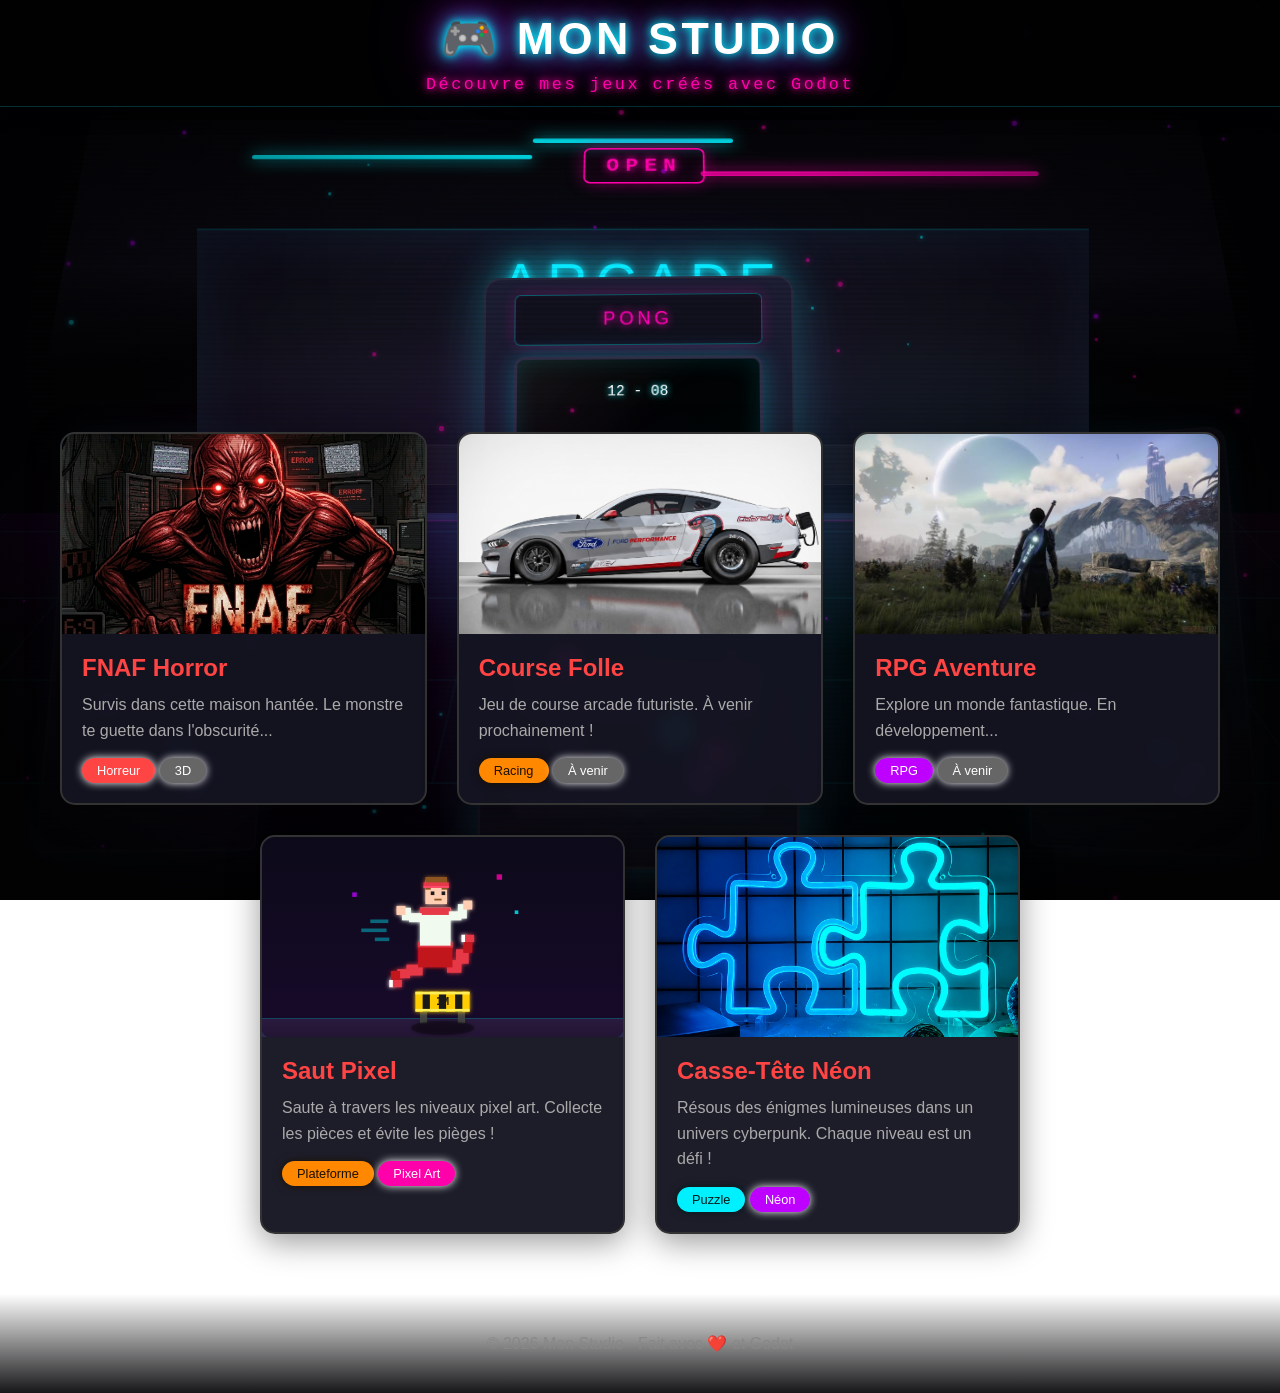
==== commit 02390eca: "verification google search console" ====
--- a/index.html
+++ b/index.html
@@ -5,13 +5,13 @@
     <meta name="viewport" content="width=device-width, initial-scale=1.0">
     
     <!-- SEO - Références pour Google -->
-    <meta name="description" content="Portfolio de jeux vidéo créés avec Godot. Découvrez FNAF Horror, Course Folle, RPG Aventure, Saut Pixel et Casse-Tête Néon. Jeux arcade, horreur, racing et puzzle.">
-    <meta name="keywords" content="jeux vidéo, Godot, portfolio, arcade, FNAF, horror, racing, RPG, pixel art, puzzle, néon, jeux en ligne, game dev, indie games">
+    <meta name="description" content="Goto Jeux Gratuits.">
+    <meta name="keywords" content="Goto Jeux Gratuit- Creer par mes soin">
     <meta name="author" content="yanime266-debug">
     <meta name="robots" content="index, follow">
     
     <!-- Open Graph - Facebook, Discord, LinkedIn -->
-    <meta property="og:title" content="Mon Studio - Portfolio de Jeux Vidéo Godot">
+    <meta property="og:title" content="Goto Jeux Gratuit- Creer par mes soin">
     <meta property="og:description" content="Découvrez mes jeux créés avec Godot : FNAF Horror, Course Folle, RPG Aventure, Saut Pixel et Casse-Tête Néon.">
     <meta property="og:type" content="website">
     <meta property="og:url" content="https://yanime266-debug.github.io/home-page-/">
@@ -20,7 +20,7 @@
     
     <!-- Twitter Card -->
     <meta name="twitter:card" content="summary_large_image">
-    <meta name="twitter:title" content="Mon Studio - Portfolio de Jeux Vidéo Godot">
+    <meta name="twitter:title" content="Goto Jeux Gratuit- Creer par mes soin">
     <meta name="twitter:description" content="Découvrez mes jeux créés avec Godot : FNAF Horror, Course Folle, RPG Aventure, Saut Pixel et Casse-Tête Néon.">
     <meta name="twitter:image" content="https://yanime266-debug.github.io/home-page-/images/rpg-aventure.jpg">
     
@@ -30,7 +30,7 @@
     <!-- Favicon -->
     <link rel="icon" type="image/png" href="images/fnaf.png">
     
-    <title>Mon Studio - Portfolio de Jeux Vidéo Godot | FNAF, RPG, Arcade</title>
+    <title>Goto Jeux Gratuit- Creer par mes soin | FNAF, RPG, Arcade</title>
 
     <!-- FOND SALLE D'ARCADE ANIMÉ -->
     <link rel="stylesheet" href="arcade-background.css">
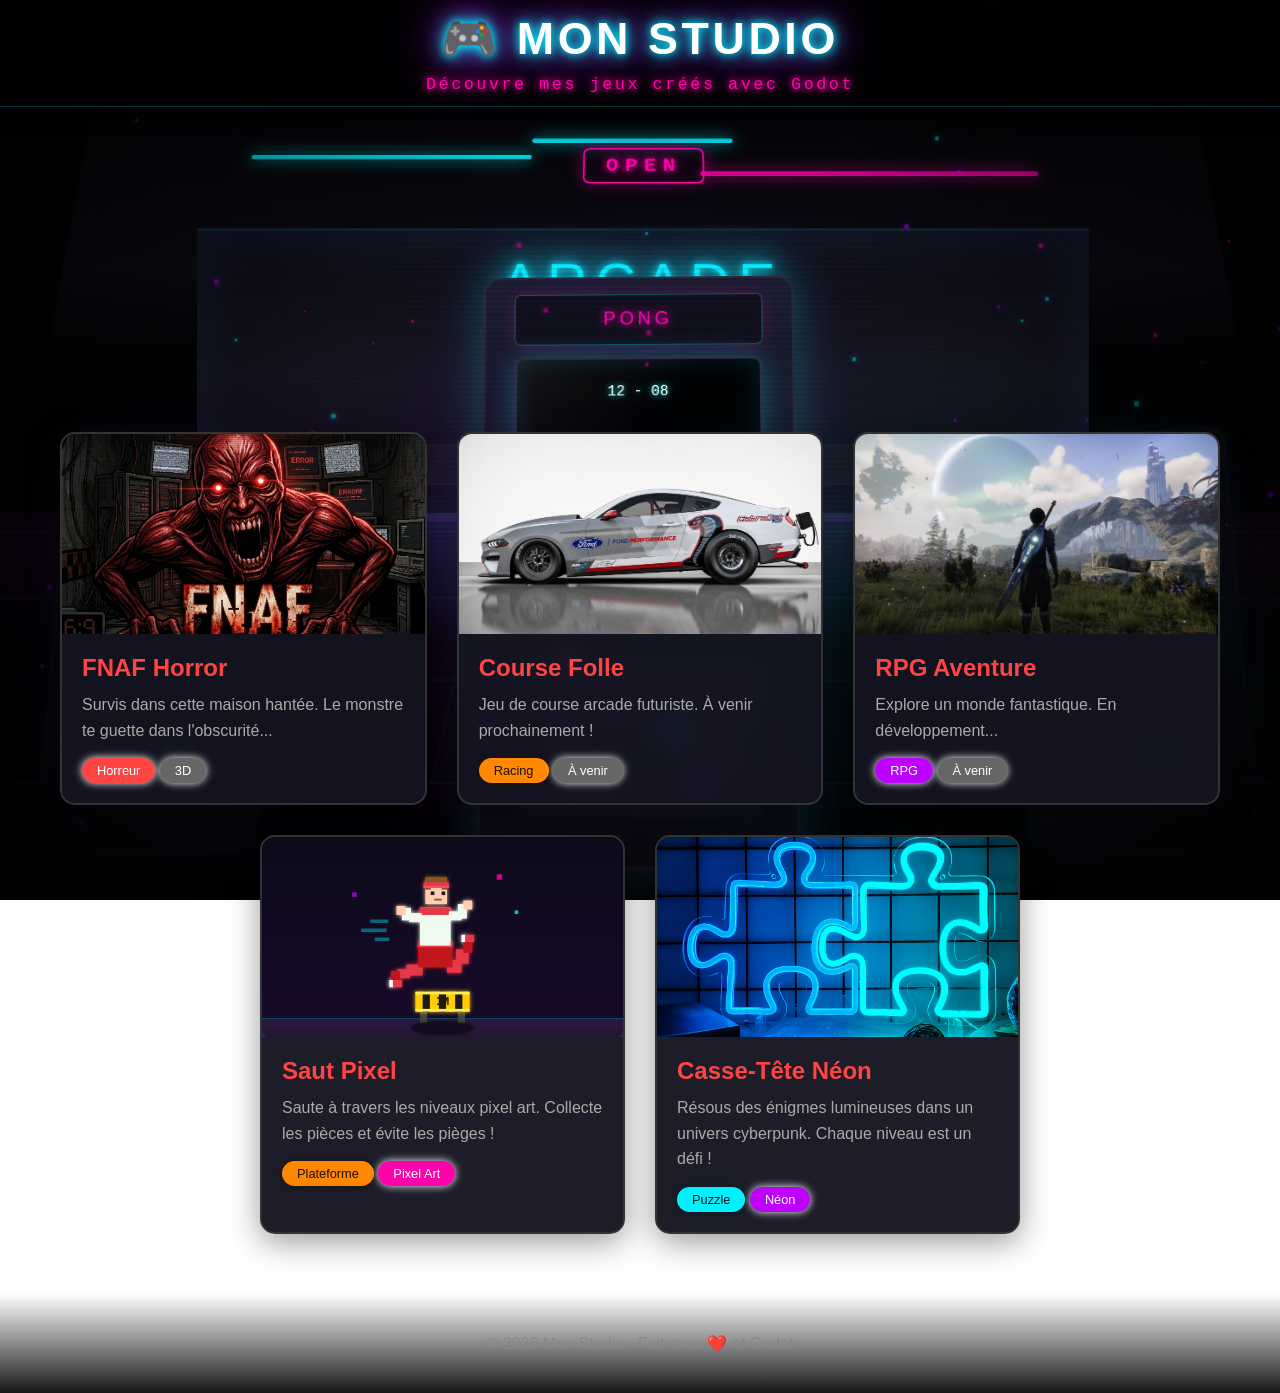
==== commit 485b2ba0: "ajout verification Google Search Console et SEO" ====
--- a/index.html
+++ b/index.html
@@ -4,14 +4,17 @@
     <meta charset="UTF-8">
     <meta name="viewport" content="width=device-width, initial-scale=1.0">
     
+    <!-- Google Search Console Verification -->
+    <meta name="google-site-verification" content="JYoY4vsbRxgNmVZ5TOU5VXrXXbNZFwXjAdDL2-GzBjg" />
+    
     <!-- SEO - Références pour Google -->
-    <meta name="description" content="Goto Jeux Gratuits.">
-    <meta name="keywords" content="Goto Jeux Gratuit- Creer par mes soin">
+    <meta name="description" content="Portfolio de jeux vidéo créés avec Godot. Découvrez FNAF Horror, Course Folle, RPG Aventure, Saut Pixel et Casse-Tête Néon. Jeux arcade, horreur, racing et puzzle.">
+    <meta name="keywords" content="jeux vidéo, Godot, portfolio, arcade, FNAF, horror, racing, RPG, pixel art, puzzle, néon, jeux en ligne, game dev, indie games">
     <meta name="author" content="yanime266-debug">
     <meta name="robots" content="index, follow">
     
     <!-- Open Graph - Facebook, Discord, LinkedIn -->
-    <meta property="og:title" content="Goto Jeux Gratuit- Creer par mes soin">
+    <meta property="og:title" content="Mon Studio - Portfolio de Jeux Vidéo Godot">
     <meta property="og:description" content="Découvrez mes jeux créés avec Godot : FNAF Horror, Course Folle, RPG Aventure, Saut Pixel et Casse-Tête Néon.">
     <meta property="og:type" content="website">
     <meta property="og:url" content="https://yanime266-debug.github.io/home-page-/">
@@ -20,7 +23,7 @@
     
     <!-- Twitter Card -->
     <meta name="twitter:card" content="summary_large_image">
-    <meta name="twitter:title" content="Goto Jeux Gratuit- Creer par mes soin">
+    <meta name="twitter:title" content="Mon Studio - Portfolio de Jeux Vidéo Godot">
     <meta name="twitter:description" content="Découvrez mes jeux créés avec Godot : FNAF Horror, Course Folle, RPG Aventure, Saut Pixel et Casse-Tête Néon.">
     <meta name="twitter:image" content="https://yanime266-debug.github.io/home-page-/images/rpg-aventure.jpg">
     
@@ -30,7 +33,7 @@
     <!-- Favicon -->
     <link rel="icon" type="image/png" href="images/fnaf.png">
     
-    <title>Goto Jeux Gratuit- Creer par mes soin | FNAF, RPG, Arcade</title>
+    <title>Mon Studio - Portfolio de Jeux Vidéo Godot | FNAF, RPG, Arcade</title>
 
     <!-- FOND SALLE D'ARCADE ANIMÉ -->
     <link rel="stylesheet" href="arcade-background.css">
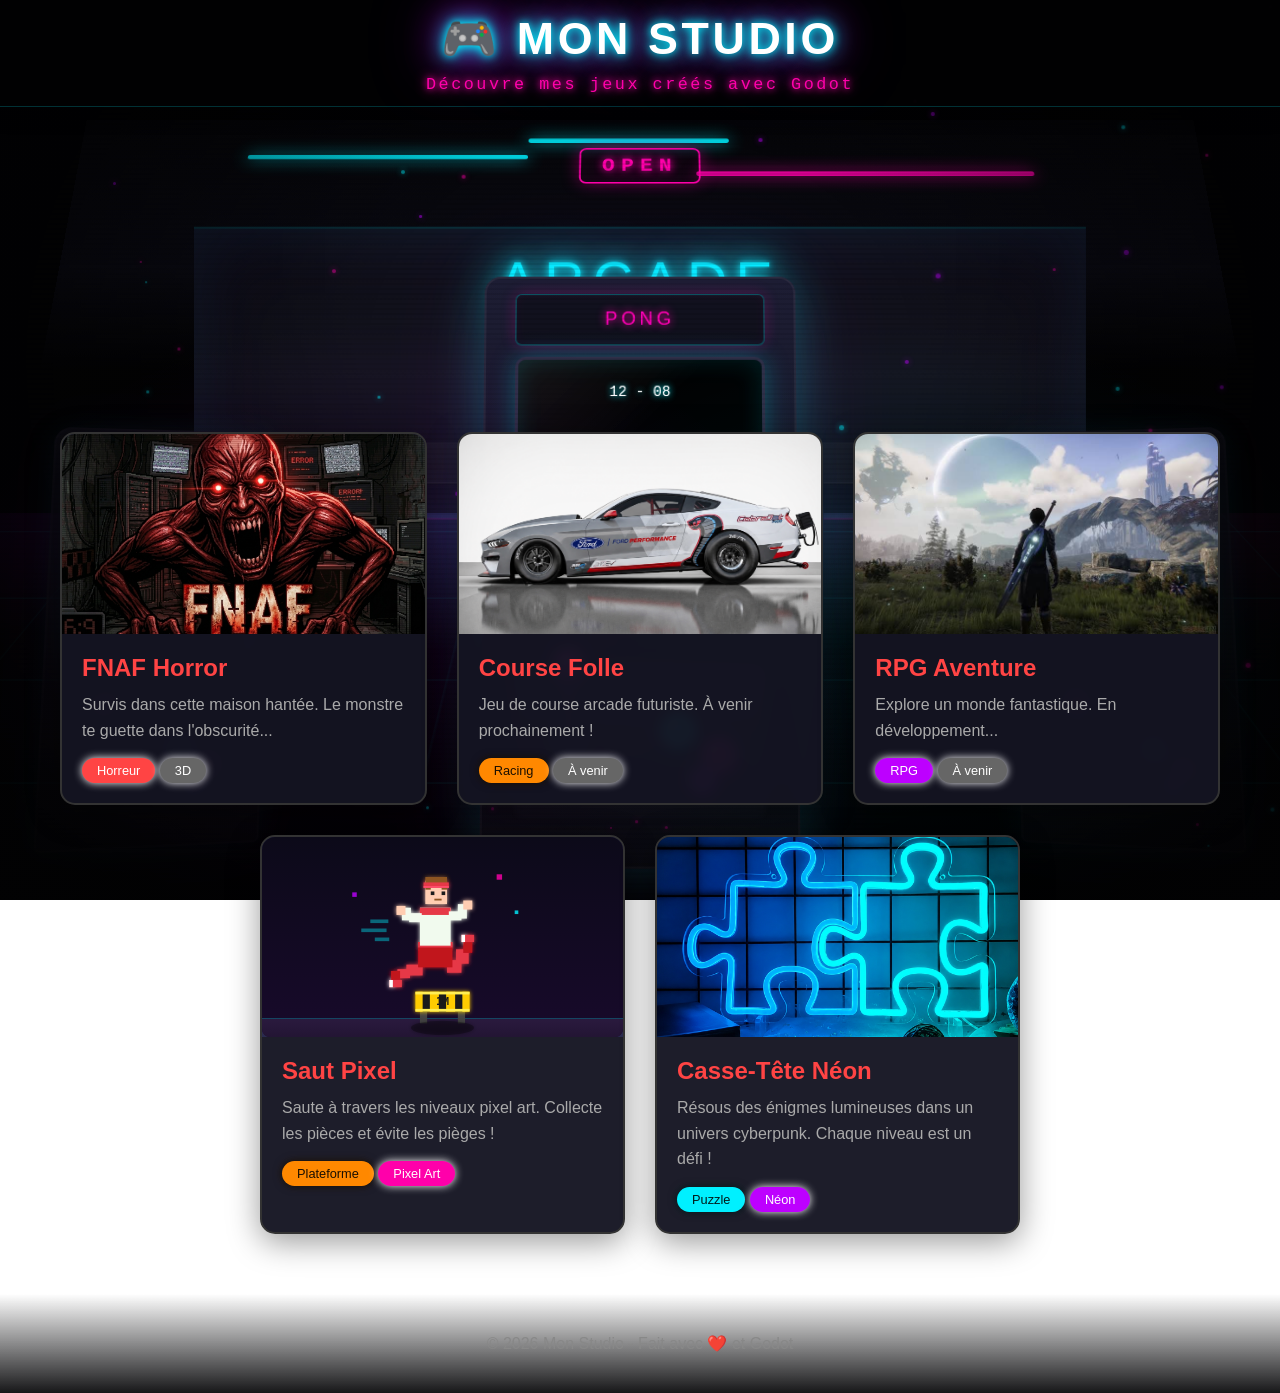
==== commit 330da3b1: "ajout nouvelle balise google verification" ====
--- a/index.html
+++ b/index.html
@@ -5,7 +5,7 @@
     <meta name="viewport" content="width=device-width, initial-scale=1.0">
     
     <!-- Google Search Console Verification -->
-    <meta name="google-site-verification" content="JYoY4vsbRxgNmVZ5TOU5VXrXXbNZFwXjAdDL2-GzBjg" />
+   <meta name="google-site-verification" content="OSL6E-oqMcXiU69EiIh0c-DTegh929bXTuA1iVTt-kA" />
     
     <!-- SEO - Références pour Google -->
     <meta name="description" content="Portfolio de jeux vidéo créés avec Godot. Découvrez FNAF Horror, Course Folle, RPG Aventure, Saut Pixel et Casse-Tête Néon. Jeux arcade, horreur, racing et puzzle.">
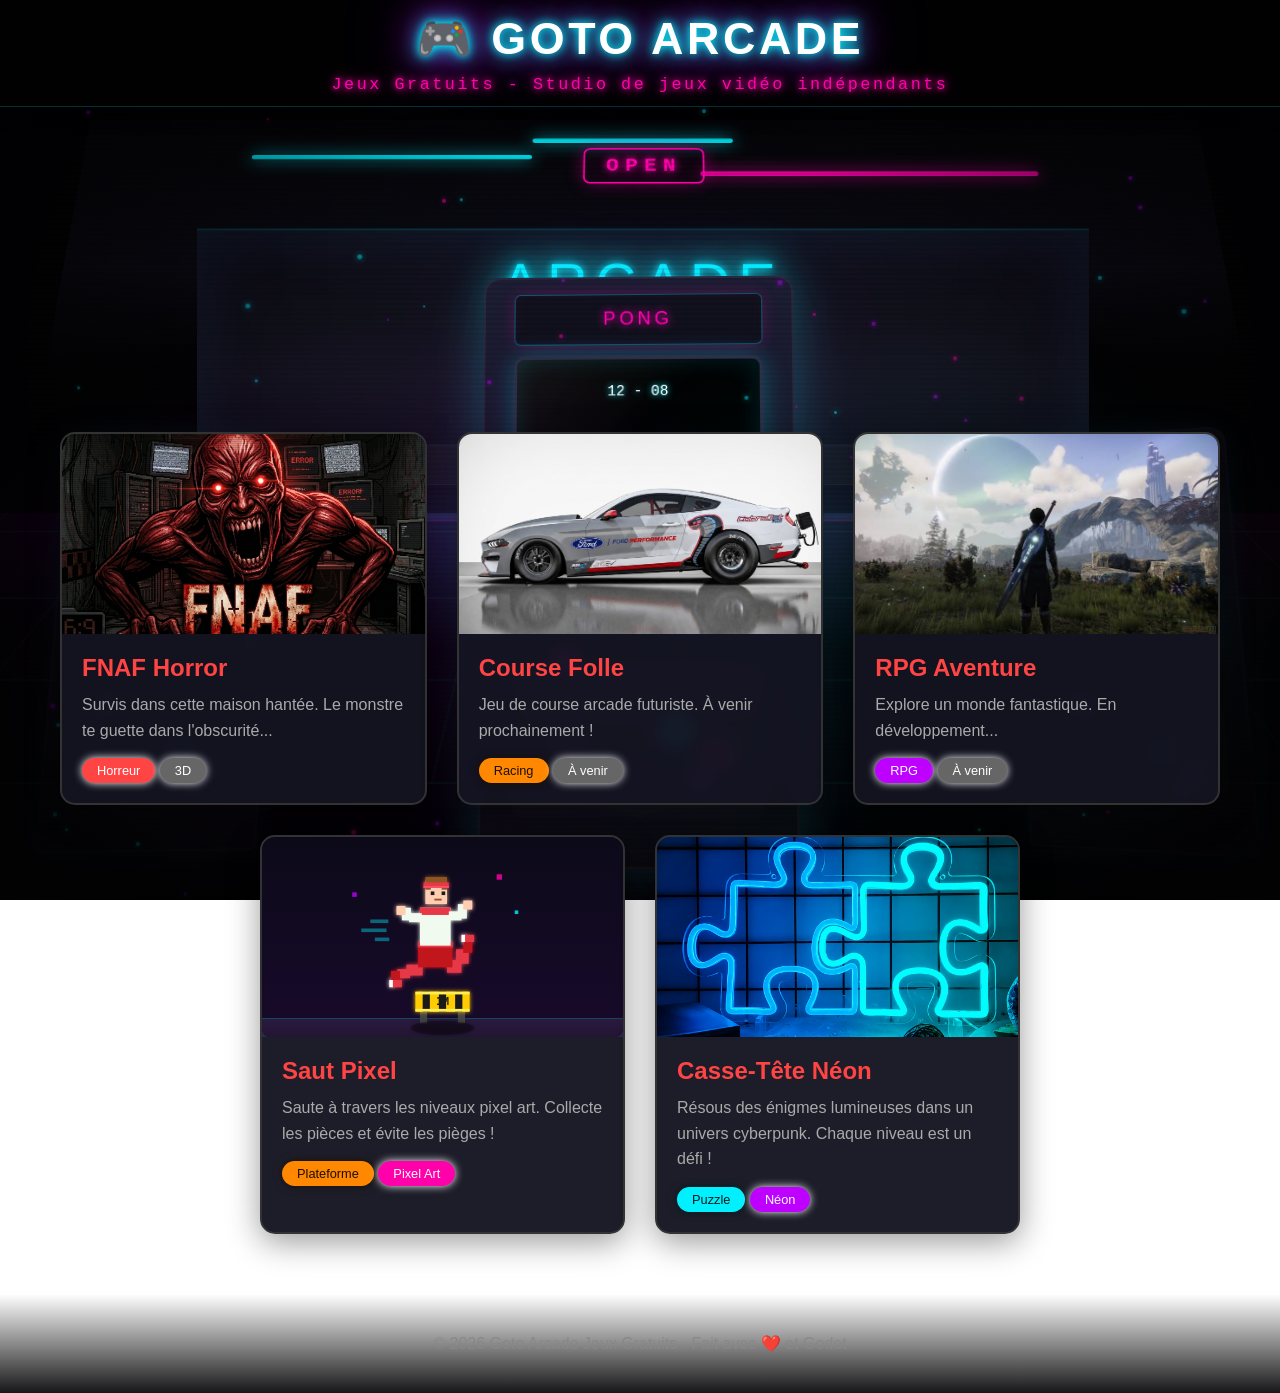
==== commit 63385d15: "changement nom du site en Goto Arcade Jeux Gratuits" ====
--- a/index.html
+++ b/index.html
@@ -5,17 +5,17 @@
     <meta name="viewport" content="width=device-width, initial-scale=1.0">
     
     <!-- Google Search Console Verification -->
-   <meta name="google-site-verification" content="OSL6E-oqMcXiU69EiIh0c-DTegh929bXTuA1iVTt-kA" />
+    <meta name="google-site-verification" content="OSL6E-oqMcXiU69EiIh0c-DTegh929bXTuA1iVTt-kA" />
     
     <!-- SEO - Références pour Google -->
-    <meta name="description" content="Portfolio de jeux vidéo créés avec Godot. Découvrez FNAF Horror, Course Folle, RPG Aventure, Saut Pixel et Casse-Tête Néon. Jeux arcade, horreur, racing et puzzle.">
-    <meta name="keywords" content="jeux vidéo, Godot, portfolio, arcade, FNAF, horror, racing, RPG, pixel art, puzzle, néon, jeux en ligne, game dev, indie games">
+    <meta name="description" content="Goto Arcade Jeux Gratuits - Portfolio de jeux vidéo créés avec Godot. Découvrez FNAF Horror, Course Folle, RPG Aventure, Saut Pixel et Casse-Tête Néon. Jeux arcade, horreur, racing et puzzle gratuits.">
+    <meta name="keywords" content="jeux gratuits, arcade, Godot, FNAF, horror, racing, RPG, pixel art, puzzle, néon, jeux en ligne, game dev, indie games, goto arcade">
     <meta name="author" content="yanime266-debug">
     <meta name="robots" content="index, follow">
     
     <!-- Open Graph - Facebook, Discord, LinkedIn -->
-    <meta property="og:title" content="Mon Studio - Portfolio de Jeux Vidéo Godot">
-    <meta property="og:description" content="Découvrez mes jeux créés avec Godot : FNAF Horror, Course Folle, RPG Aventure, Saut Pixel et Casse-Tête Néon.">
+    <meta property="og:title" content="Goto Arcade Jeux Gratuits - Jeux Vidéo Indépendants">
+    <meta property="og:description" content="Découvrez nos jeux gratuits créés avec Godot : FNAF Horror, Course Folle, RPG Aventure, Saut Pixel et Casse-Tête Néon.">
     <meta property="og:type" content="website">
     <meta property="og:url" content="https://yanime266-debug.github.io/home-page-/">
     <meta property="og:image" content="https://yanime266-debug.github.io/home-page-/images/rpg-aventure.jpg">
@@ -23,17 +23,17 @@
     
     <!-- Twitter Card -->
     <meta name="twitter:card" content="summary_large_image">
-    <meta name="twitter:title" content="Mon Studio - Portfolio de Jeux Vidéo Godot">
-    <meta name="twitter:description" content="Découvrez mes jeux créés avec Godot : FNAF Horror, Course Folle, RPG Aventure, Saut Pixel et Casse-Tête Néon.">
+    <meta name="twitter:title" content="Goto Arcade Jeux Gratuits - Jeux Vidéo Indépendants">
+    <meta name="twitter:description" content="Découvrez nos jeux gratuits créés avec Godot : FNAF Horror, Course Folle, RPG Aventure, Saut Pixel et Casse-Tête Néon.">
     <meta name="twitter:image" content="https://yanime266-debug.github.io/home-page-/images/rpg-aventure.jpg">
     
-    <!-- Canonical URL - Évite le contenu dupliqué -->
+    <!-- Canonical URL -->
     <link rel="canonical" href="https://yanime266-debug.github.io/home-page-/">
     
     <!-- Favicon -->
     <link rel="icon" type="image/png" href="images/fnaf.png">
     
-    <title>Mon Studio - Portfolio de Jeux Vidéo Godot | FNAF, RPG, Arcade</title>
+    <title>Goto Arcade Jeux Gratuits - Jeux Vidéo Indépendants | FNAF, RPG, Arcade</title>
 
     <!-- FOND SALLE D'ARCADE ANIMÉ -->
     <link rel="stylesheet" href="arcade-background.css">
@@ -295,8 +295,8 @@
     </div>
 
     <header class="room-header sticky-logo">
-        <h1>🎮 MON STUDIO</h1>
-        <p>Découvre mes jeux créés avec Godot</p>
+        <h1>🎮 GOTO ARCADE</h1>
+        <p>Jeux Gratuits - Studio de jeux vidéo indépendants</p>
     </header>
 
     <main class="games-container">
@@ -304,7 +304,7 @@
         <div class="games-row row-3">
             <a href="https://sunny-kelpie-9daaab.netlify.app" class="game-card" target="_blank" rel="noopener noreferrer">
                 <div class="game-image">
-                    <img class="fnaf-img" src="images/fnaf.png?v=2" alt="FNAF Horror - Jeu d'horreur 3D créé avec Godot" loading="lazy">
+                    <img class="fnaf-img" src="images/fnaf.png?v=2" alt="FNAF Horror - Jeu d'horreur 3D gratuit" loading="lazy">
                 </div>
                 <div class="game-info">
                     <h2>FNAF Horror</h2>
@@ -316,7 +316,7 @@
 
             <a href="#" class="game-card">
                 <div class="game-image">
-                    <img src="images/course-folle.png" alt="Course Folle - Jeu de course arcade futuriste" loading="lazy">
+                    <img src="images/course-folle.png" alt="Course Folle - Jeu de course arcade gratuit" loading="lazy">
                 </div>
                 <div class="game-info">
                     <h2>Course Folle</h2>
@@ -328,7 +328,7 @@
 
             <a href="#" class="game-card">
                 <div class="game-image">
-                    <img src="images/rpg-aventure.jpg" alt="RPG Aventure - Jeu de rôle fantastique en développement" loading="lazy">
+                    <img src="images/rpg-aventure.jpg" alt="RPG Aventure - Jeu de rôle fantastique gratuit" loading="lazy">
                 </div>
                 <div class="game-info">
                     <h2>RPG Aventure</h2>
@@ -342,7 +342,7 @@
         <div class="games-row row-2">
             <a href="#" class="game-card">
                 <div class="game-image">
-                    <img class="saut-pixel-img" src="images/saut-pixel-art.svg" alt="Saut Pixel - Jeu de plateforme pixel art" loading="lazy">
+                    <img class="saut-pixel-img" src="images/saut-pixel-art.svg" alt="Saut Pixel - Jeu de plateforme pixel art gratuit" loading="lazy">
                 </div>
                 <div class="game-info">
                     <h2>Saut Pixel</h2>
@@ -354,7 +354,7 @@
 
             <a href="#" class="game-card">
                 <div class="game-image">
-                    <img src="images/ChatGPT Image 18 juin 2026, 11_24_20.png" alt="Casse-Tête Néon - Puzzle lumineux cyberpunk" loading="lazy">
+                    <img src="images/ChatGPT Image 18 juin 2026, 11_24_20.png" alt="Casse-Tête Néon - Puzzle lumineux cyberpunk gratuit" loading="lazy">
                 </div>
                 <div class="game-info">
                     <h2>Casse-Tête Néon</h2>
@@ -368,7 +368,7 @@
     </main>
 
     <footer>
-        <p>© 2026 Mon Studio - Fait avec ❤️ et Godot</p>
+        <p>© 2026 Goto Arcade Jeux Gratuits - Fait avec ❤️ et Godot</p>
     </footer>
 
     <script src="arcade-background.js"></script>
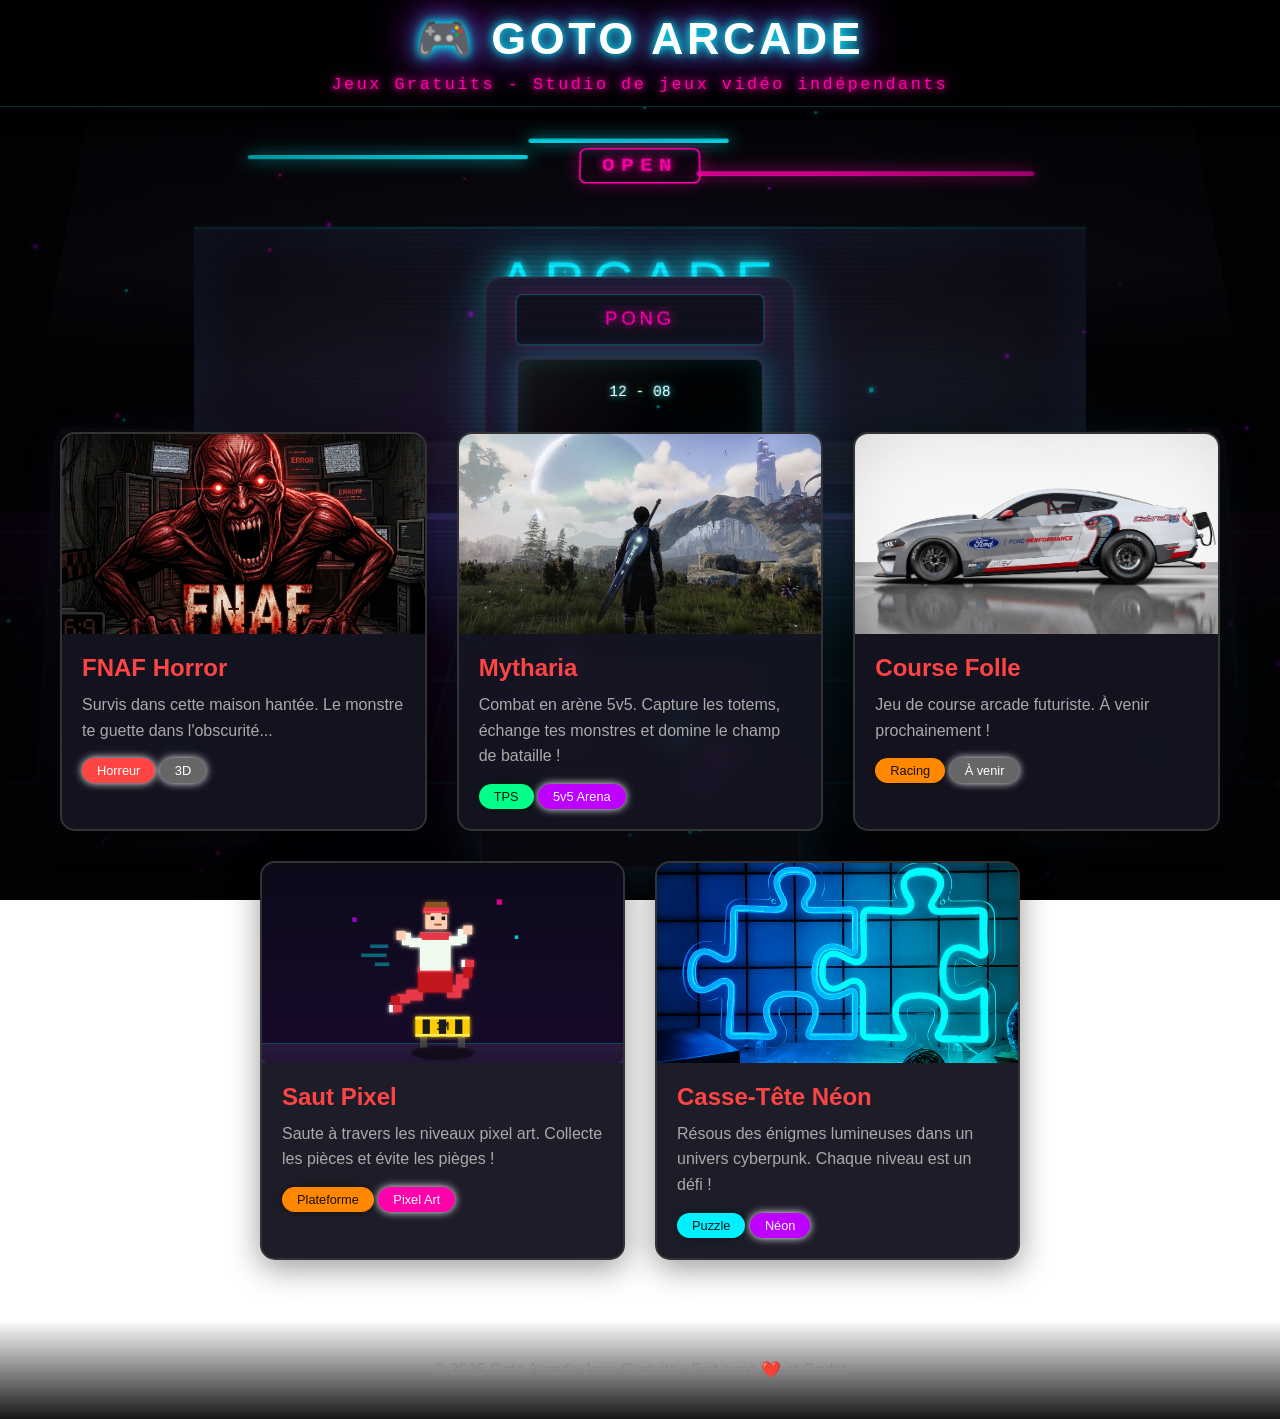
==== commit 83f04c61: "Ajout sur le site web avec toute les modif finale" ====
--- a/index.html
+++ b/index.html
@@ -8,14 +8,14 @@
     <meta name="google-site-verification" content="OSL6E-oqMcXiU69EiIh0c-DTegh929bXTuA1iVTt-kA" />
     
     <!-- SEO - Références pour Google -->
-    <meta name="description" content="Goto Arcade Jeux Gratuits - Portfolio de jeux vidéo créés avec Godot. Découvrez FNAF Horror, Course Folle, RPG Aventure, Saut Pixel et Casse-Tête Néon. Jeux arcade, horreur, racing et puzzle gratuits.">
-    <meta name="keywords" content="jeux gratuits, arcade, Godot, FNAF, horror, racing, RPG, pixel art, puzzle, néon, jeux en ligne, game dev, indie games, goto arcade">
+    <meta name="description" content="Goto Arcade Jeux Gratuits - Portfolio de jeux vidéo créés avec Godot. Découvrez FNAF Horror, Mytharia, Course Folle, RPG Aventure, Saut Pixel et Casse-Tête Néon. Jeux arcade, horreur, racing et puzzle gratuits.">
+    <meta name="keywords" content="jeux gratuits, arcade, Godot, FNAF, Mytharia, horror, racing, RPG, pixel art, puzzle, néon, jeux en ligne, game dev, indie games, goto arcade">
     <meta name="author" content="yanime266-debug">
     <meta name="robots" content="index, follow">
     
     <!-- Open Graph - Facebook, Discord, LinkedIn -->
     <meta property="og:title" content="Goto Arcade Jeux Gratuits - Jeux Vidéo Indépendants">
-    <meta property="og:description" content="Découvrez nos jeux gratuits créés avec Godot : FNAF Horror, Course Folle, RPG Aventure, Saut Pixel et Casse-Tête Néon.">
+    <meta property="og:description" content="Découvrez nos jeux gratuits créés avec Godot : FNAF Horror, Mytharia, Course Folle, RPG Aventure, Saut Pixel et Casse-Tête Néon.">
     <meta property="og:type" content="website">
     <meta property="og:url" content="https://yanime266-debug.github.io/home-page-/">
     <meta property="og:image" content="https://yanime266-debug.github.io/home-page-/images/rpg-aventure.jpg">
@@ -24,7 +24,7 @@
     <!-- Twitter Card -->
     <meta name="twitter:card" content="summary_large_image">
     <meta name="twitter:title" content="Goto Arcade Jeux Gratuits - Jeux Vidéo Indépendants">
-    <meta name="twitter:description" content="Découvrez nos jeux gratuits créés avec Godot : FNAF Horror, Course Folle, RPG Aventure, Saut Pixel et Casse-Tête Néon.">
+    <meta name="twitter:description" content="Découvrez nos jeux gratuits créés avec Godot : FNAF Horror, Mytharia, Course Folle, RPG Aventure, Saut Pixel et Casse-Tête Néon.">
     <meta name="twitter:image" content="https://yanime266-debug.github.io/home-page-/images/rpg-aventure.jpg">
     
     <!-- Canonical URL -->
@@ -33,7 +33,7 @@
     <!-- Favicon -->
     <link rel="icon" type="image/png" href="images/fnaf.png">
     
-    <title>Goto Arcade Jeux Gratuits - Jeux Vidéo Indépendants | FNAF, RPG, Arcade</title>
+    <title>Goto Arcade Jeux Gratuits - Jeux Vidéo Indépendants | FNAF, Mytharia, RPG, Arcade</title>
 
     <!-- FOND SALLE D'ARCADE ANIMÉ -->
     <link rel="stylesheet" href="arcade-background.css">
@@ -149,6 +149,14 @@
             border-radius: 8px;
         }
 
+        .game-image img.mytharia-img {
+            width: 100%;
+            height: 100%;
+            object-fit: cover;
+            transform: scale(1.05);
+            border-radius: 8px;
+        }
+
         .game-info {
             padding: 20px;
         }
@@ -181,6 +189,7 @@
         .game-tag.tag-purple { background: #bd00ff; color: #fff; }
         .game-tag.tag-red { background: #ff4444; color: #fff; }
         .game-tag.tag-gray { background: #666; color: #fff; }
+        .game-tag.tag-green { background: #00ff88; color: #001a0a; }
 
         footer {
             text-align: center;
@@ -301,7 +310,10 @@
 
     <main class="games-container">
 
+        <!-- LIGNE 1 : 3 jeux -->
         <div class="games-row row-3">
+            
+            <!-- FNAF -->
             <a href="https://sunny-kelpie-9daaab.netlify.app" class="game-card" target="_blank" rel="noopener noreferrer">
                 <div class="game-image">
                     <img class="fnaf-img" src="images/fnaf.png?v=2" alt="FNAF Horror - Jeu d'horreur 3D gratuit" loading="lazy">
@@ -314,6 +326,20 @@
                 </div>
             </a>
 
+            <!-- MYTHARIA - CORRIGÉ -->
+            <a href="https://glittering-taiyaki-4c68e3.netlify.app" class="game-card">
+                <div class="game-image">
+                    <img class="mytharia-img" src="images/rpg-aventure.jpg" alt="Mytharia - 5v5 Arena TPS gratuit" loading="lazy">
+                </div>
+                <div class="game-info">
+                    <h2>Mytharia</h2>
+                    <p>Combat en arène 5v5. Capture les totems, échange tes monstres et domine le champ de bataille !</p>
+                    <span class="game-tag tag-green">TPS</span>
+                    <span class="game-tag tag-purple">5v5 Arena</span>
+                </div>
+            </a>
+
+            <!-- COURSE FOLLE -->
             <a href="#" class="game-card">
                 <div class="game-image">
                     <img src="images/course-folle.png" alt="Course Folle - Jeu de course arcade gratuit" loading="lazy">
@@ -326,20 +352,12 @@
                 </div>
             </a>
 
-            <a href="#" class="game-card">
-                <div class="game-image">
-                    <img src="images/rpg-aventure.jpg" alt="RPG Aventure - Jeu de rôle fantastique gratuit" loading="lazy">
-                </div>
-                <div class="game-info">
-                    <h2>RPG Aventure</h2>
-                    <p>Explore un monde fantastique. En développement...</p>
-                    <span class="game-tag tag-purple">RPG</span>
-                    <span class="game-tag tag-gray">À venir</span>
-                </div>
-            </a>
-        </div>
-
+        </div>
+
+        <!-- LIGNE 2 : 2 jeux -->
         <div class="games-row row-2">
+            
+            <!-- SAUT PIXEL -->
             <a href="#" class="game-card">
                 <div class="game-image">
                     <img class="saut-pixel-img" src="images/saut-pixel-art.svg" alt="Saut Pixel - Jeu de plateforme pixel art gratuit" loading="lazy">
@@ -352,6 +370,7 @@
                 </div>
             </a>
 
+            <!-- CASSE-TÊTE NÉON -->
             <a href="#" class="game-card">
                 <div class="game-image">
                     <img src="images/ChatGPT Image 18 juin 2026, 11_24_20.png" alt="Casse-Tête Néon - Puzzle lumineux cyberpunk gratuit" loading="lazy">
@@ -363,6 +382,7 @@
                     <span class="game-tag tag-purple">Néon</span>
                 </div>
             </a>
+            
         </div>
 
     </main>
